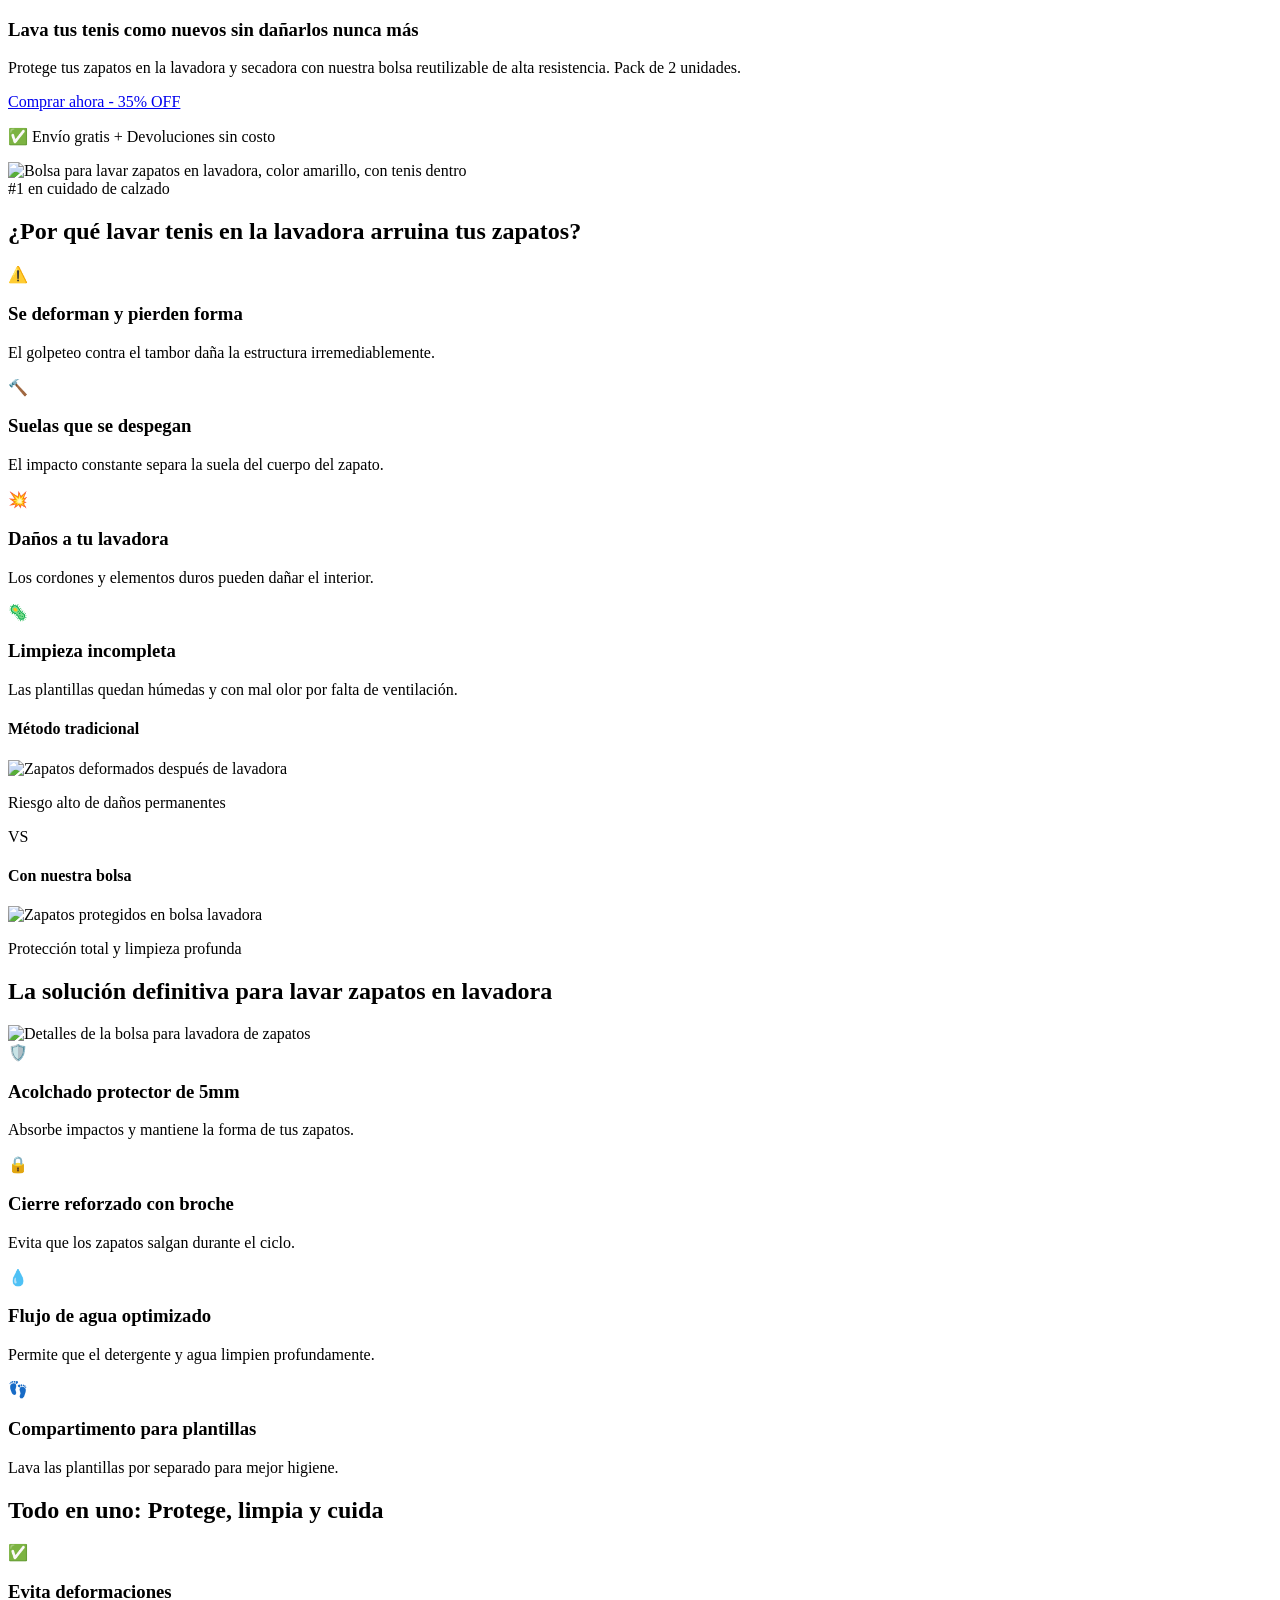
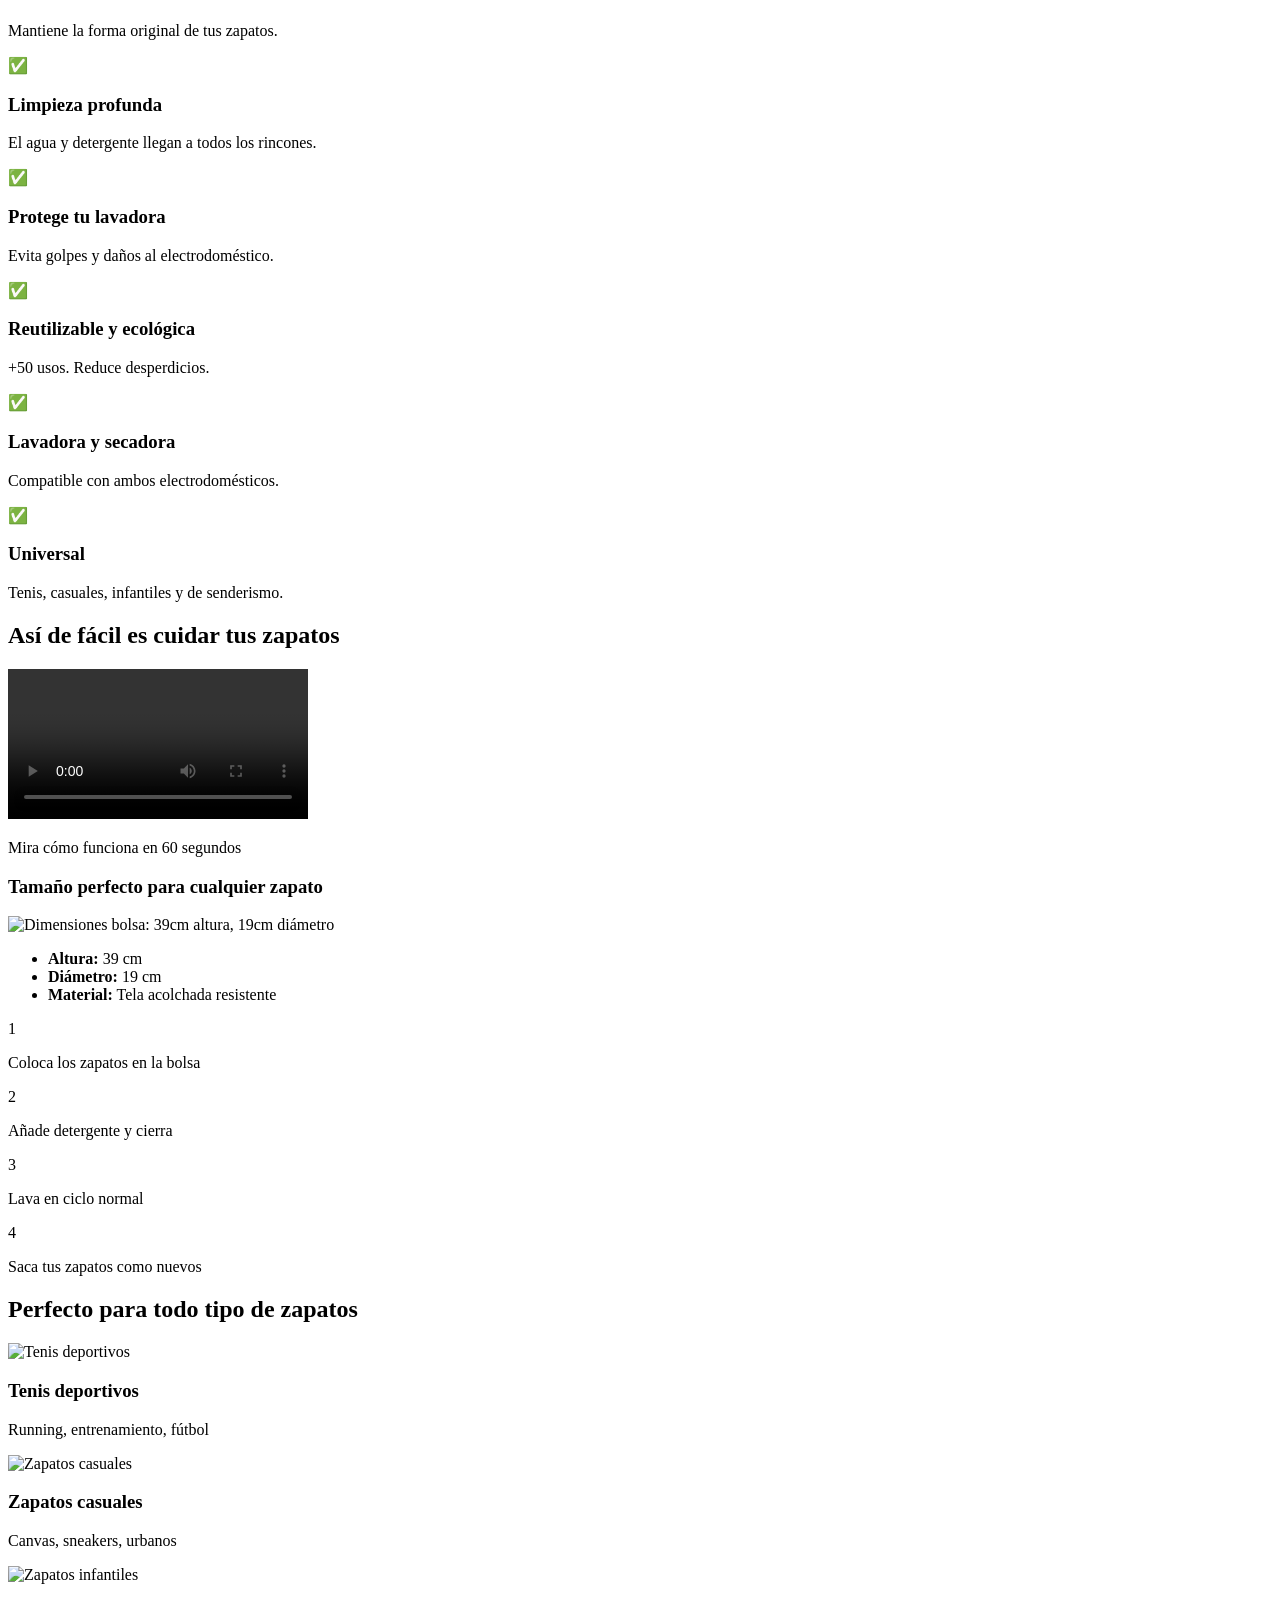
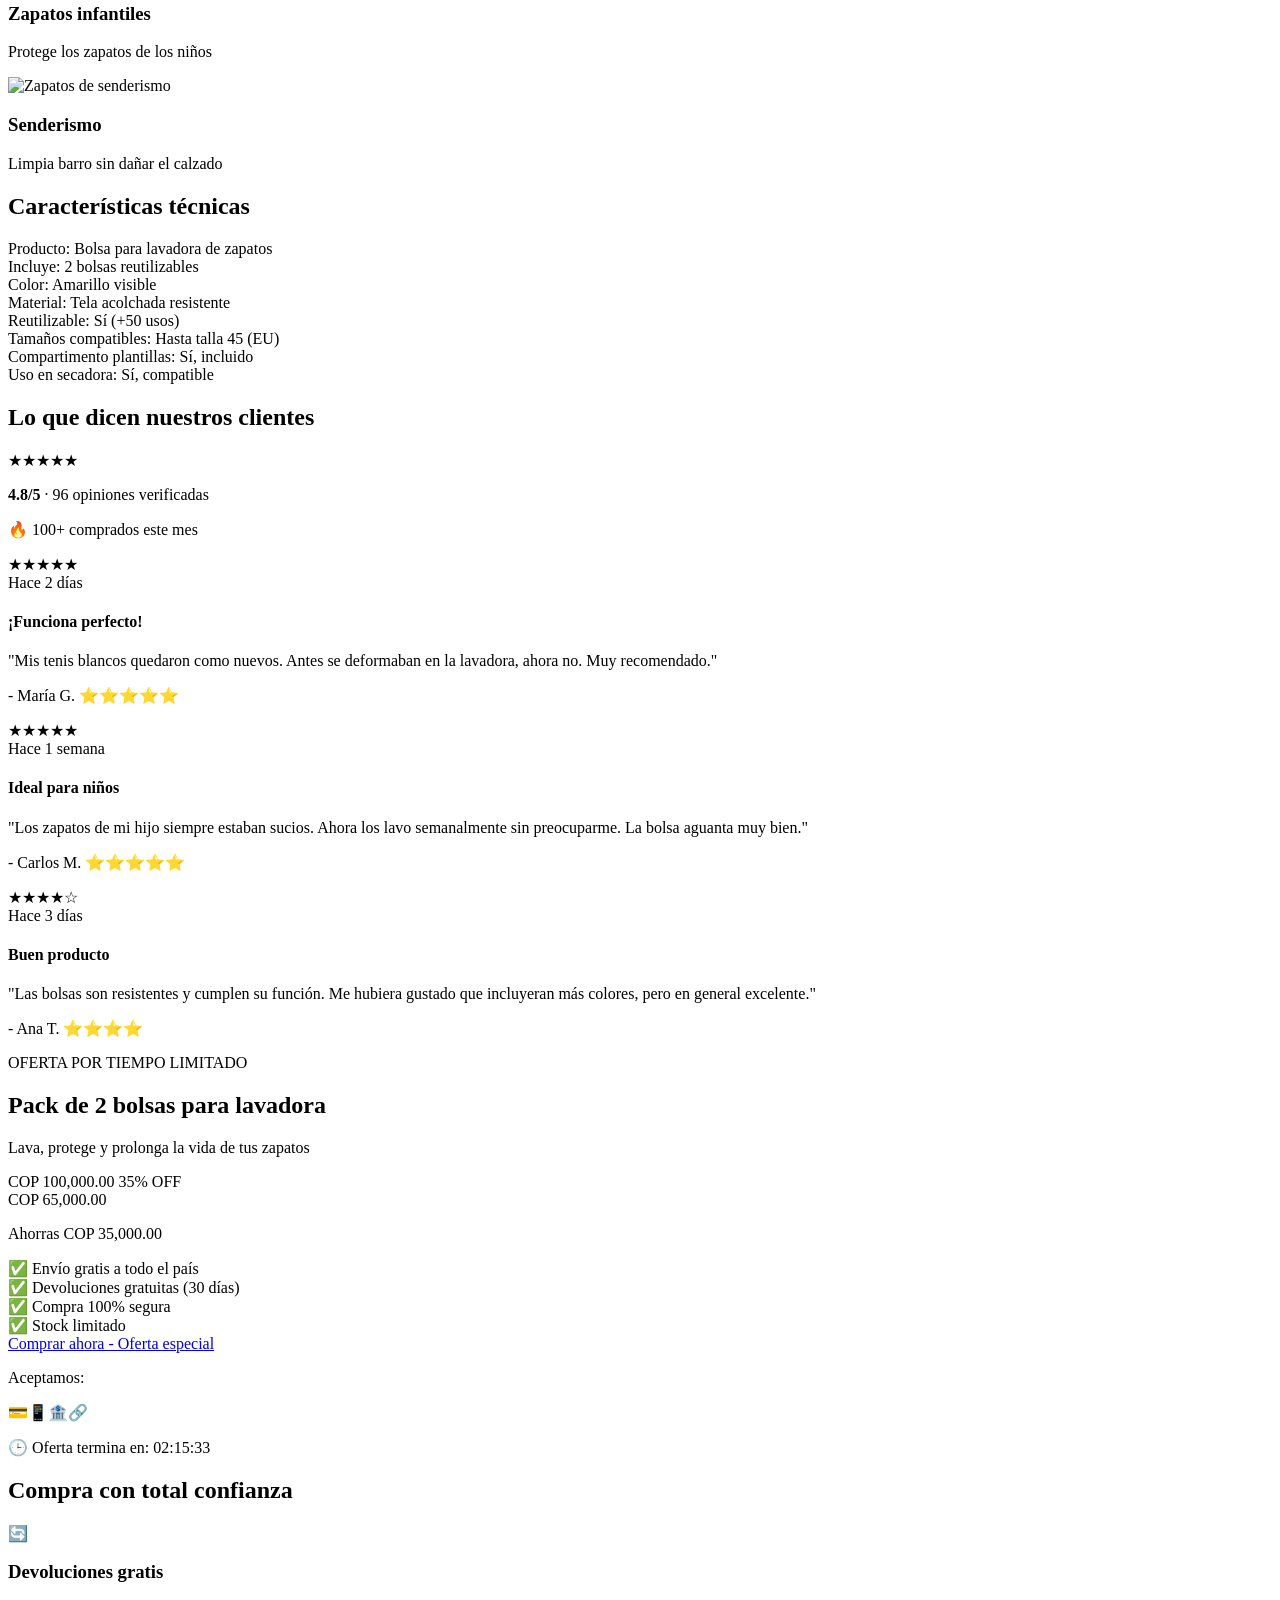
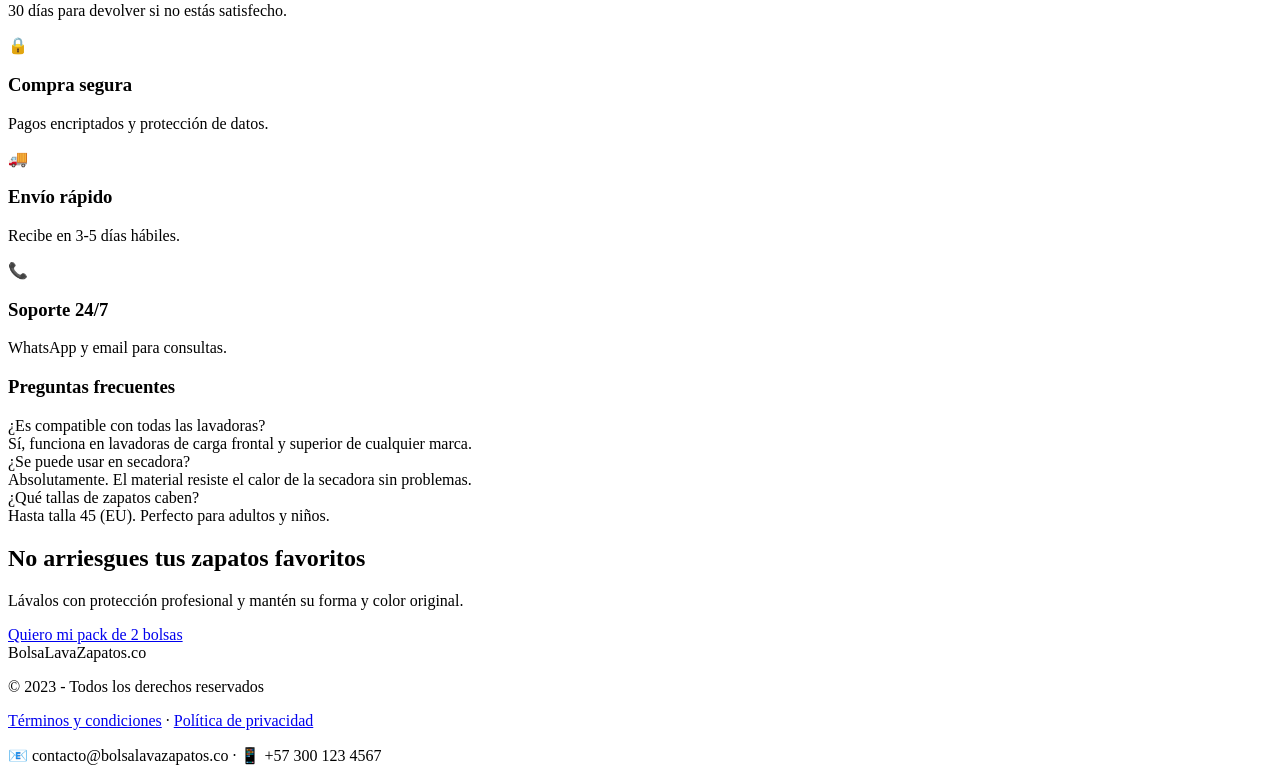
==== landing-page.html @ eab16dd5 "Add files via upload" ====
<!DOCTYPE html>
<html lang="es">
<head>
    <meta charset="UTF-8">
    <meta name="viewport" content="width=device-width, initial-scale=1.0">
    <title>ShoeSafe | Bolsa para Lavadora de Zapatos | Pack de 2 | Protege tus Tenis</title>
    <link rel="stylesheet" href="css/styles.css">
    <link rel="preconnect" href="https://fonts.googleapis.com">
    <link rel="preconnect" href="https://fonts.gstatic.com" crossorigin>
    <link href="https://fonts.googleapis.com/css2?family=Inter:wght@400;500;600;700&display=swap" rel="stylesheet">
    <!-- Agrega este código y luego los otros sections -->
</head>
<body>
    <!-- Pega aquí las secciones en orden -->
    
    <!-- HERO SECTION -->
    <section class="hero">
        <section class="hero">
    <div class="container">
        <div class="hero-content">
            <h1>Lava tus tenis como <span class="highlight">nuevos</span> sin dañarlos nunca más</h1>
            <p class="subtitle">Protege tus zapatos en la lavadora y secadora con nuestra bolsa reutilizable de alta resistencia. Pack de 2 unidades.</p>
            <a href="https://wa.me/573115477984?text=Hola%20%F0%9F%91%8B%2C%20me%20interesa%20comprar%20el%20pack%20de%202%20bolsas%20para%20lavadora%20de%20zapatos.%20Quisiera%20m%C3%A1s%20informaci%C3%B3n%20sobre%20el%20producto%20y%20el%20proceso%20de%20compra." target="_blank" class="cta-button">Comprar ahora - 35% OFF</a>
            <p class="envio-gratis">✅ Envío gratis + Devoluciones sin costo</p>
        </div>
        <div class="hero-image">
            <img src="img/hero-producto-amarillo.jpg.png" alt="Bolsa para lavar zapatos en lavadora, color amarillo, con tenis dentro" loading="eager">
            <div class="badge">#1 en cuidado de calzado</div>
        </div>
    </div>
</section>
    </section>
    
    <!-- PROBLEMA SECTION -->
    <section class="problema">
        <section class="problema">
    <div class="container">
        <h2>¿Por qué lavar tenis en la lavadora <span class="text-danger">arruina tus zapatos</span>?</h2>
        <div class="problema-grid">
            <div class="problema-item">
                <div class="icon">⚠️</div>
                <h3>Se deforman y pierden forma</h3>
                <p>El golpeteo contra el tambor daña la estructura irremediablemente.</p>
            </div>
            <div class="problema-item">
                <div class="icon">🔨</div>
                <h3>Suelas que se despegan</h3>
                <p>El impacto constante separa la suela del cuerpo del zapato.</p>
            </div>
            <div class="problema-item">
                <div class="icon">💥</div>
                <h3>Daños a tu lavadora</h3>
                <p>Los cordones y elementos duros pueden dañar el interior.</p>
            </div>
            <div class="problema-item">
                <div class="icon">🦠</div>
                <h3>Limpieza incompleta</h3>
                <p>Las plantillas quedan húmedas y con mal olor por falta de ventilación.</p>
            </div>
        </div>
        <div class="comparativa">
            <div class="antes">
                <h4>Método tradicional</h4>
                <img src="img/zapatos-danados.jpg" alt="Zapatos deformados después de lavadora">
                <p>Riesgo alto de daños permanentes</p>
            </div>
            <div class="vs">VS</div>
            <div class="despues">
                <h4>Con nuestra bolsa</h4>
                <img src="img/zapatos-protegidos.jpg" alt="Zapatos protegidos en bolsa lavadora">
                <p>Protección total y limpieza profunda</p>
            </div>
        </div>
    </div>
</section>
    </section>
    
    <!-- Continúa con todas las secciones... -->
    <section class="solucion">
    <div class="container">
        <h2>La solución <span class="highlight">definitiva</span> para lavar zapatos en lavadora</h2>
        <div class="solucion-content">
            <div class="solucion-image">
                <img src="img/bolsa-detalle.png" alt="Detalles de la bolsa para lavadora de zapatos">
            </div>
            <div class="solucion-features">
                <div class="feature">
                    <div class="feature-icon">🛡️</div>
                    <div class="feature-text">
                        <h3>Acolchado protector de 5mm</h3>
                        <p>Absorbe impactos y mantiene la forma de tus zapatos.</p>
                    </div>
                </div>
                <div class="feature">
                    <div class="feature-icon">🔒</div>
                    <div class="feature-text">
                        <h3>Cierre reforzado con broche</h3>
                        <p>Evita que los zapatos salgan durante el ciclo.</p>
                    </div>
                </div>
                <div class="feature">
                    <div class="feature-icon">💧</div>
                    <div class="feature-text">
                        <h3>Flujo de agua optimizado</h3>
                        <p>Permite que el detergente y agua limpien profundamente.</p>
                    </div>
                </div>
                <div class="feature">
                    <div class="feature-icon">👣</div>
                    <div class="feature-text">
                        <h3>Compartimento para plantillas</h3>
                        <p>Lava las plantillas por separado para mejor higiene.</p>
                    </div>
                </div>
            </div>
        </div>
    </div>
</section>
<section class="beneficios">
    <div class="container">
        <h2>Todo en uno: <span class="highlight">Protege, limpia y cuida</span></h2>
        <div class="beneficios-grid">
            <div class="beneficio-card">
                <div class="check">✅</div>
                <h3>Evita deformaciones</h3>
                <p>Mantiene la forma original de tus zapatos.</p>
            </div>
            <div class="beneficio-card">
                <div class="check">✅</div>
                <h3>Limpieza profunda</h3>
                <p>El agua y detergente llegan a todos los rincones.</p>
            </div>
            <div class="beneficio-card">
                <div class="check">✅</div>
                <h3>Protege tu lavadora</h3>
                <p>Evita golpes y daños al electrodoméstico.</p>
            </div>
            <div class="beneficio-card">
                <div class="check">✅</div>
                <h3>Reutilizable y ecológica</h3>
                <p>+50 usos. Reduce desperdicios.</p>
            </div>
            <div class="beneficio-card">
                <div class="check">✅</div>
                <h3>Lavadora y secadora</h3>
                <p>Compatible con ambos electrodomésticos.</p>
            </div>
            <div class="beneficio-card">
                <div class="check">✅</div>
                <h3>Universal</h3>
                <p>Tenis, casuales, infantiles y de senderismo.</p>
            </div>
        </div>
    </div>
</section>
<section class="galeria">
    <div class="container">
        <h2>Así de fácil es cuidar tus zapatos</h2>
        <div class="galeria-content">
            <div class="video-demo">
    <video class="video-thumb" controls>
        <source src="img/video-thumbnail.mp4" type="video/mp4">
        Tu navegador no soporta videos HTML5.
    </video>
    <p class="video-caption">Mira cómo funciona en 60 segundos</p>
</div>
            <div class="dimensiones">
                <h3>Tamaño perfecto para cualquier zapato</h3>
                <img src="img/dimensiones.png" alt="Dimensiones bolsa: 39cm altura, 19cm diámetro">
                <ul>
                    <li><strong>Altura:</strong> 39 cm</li>
                    <li><strong>Diámetro:</strong> 19 cm</li>
                    <li><strong>Material:</strong> Tela acolchada resistente</li>
                </ul>
            </div>
        </div>
        <div class="pasos">
            <div class="paso">
                <div class="paso-num">1</div>
                <p>Coloca los zapatos en la bolsa</p>
            </div>
            <div class="paso">
                <div class="paso-num">2</div>
                <p>Añade detergente y cierra</p>
            </div>
            <div class="paso">
                <div class="paso-num">3</div>
                <p>Lava en ciclo normal</p>
            </div>
            <div class="paso">
                <div class="paso-num">4</div>
                <p>Saca tus zapatos como nuevos</p>
            </div>
        </div>
    </div>
</section>
<section class="publico">
    <div class="container">
        <h2>Perfecto para <span class="highlight">todo tipo de zapatos</span></h2>
        <div class="cards-grid">
            <div class="card-publico">
                <img src="img/tenis-deportivos.jpg" alt="Tenis deportivos">
                <h3>Tenis deportivos</h3>
                <p>Running, entrenamiento, fútbol</p>
            </div>
            <div class="card-publico">
                <img src="img/zapatos-casuales.jpg" alt="Zapatos casuales">
                <h3>Zapatos casuales</h3>
                <p>Canvas, sneakers, urbanos</p>
            </div>
            <div class="card-publico">
                <img src="img/zapatos-infantiles.webp" alt="Zapatos infantiles">
                <h3>Zapatos infantiles</h3>
                <p>Protege los zapatos de los niños</p>
            </div>
            <div class="card-publico">
                <img src="img/senderismo.webp" alt="Zapatos de senderismo">
                <h3>Senderismo</h3>
                <p>Limpia barro sin dañar el calzado</p>
            </div>
        </div>
    </div>
</section>
<section class="especificaciones">
    <div class="container">
        <h2>Características <span class="highlight">técnicas</span></h2>
        <div class="specs-grid">
            <div class="spec-item">
                <span class="spec-label">Producto:</span>
                <span class="spec-value">Bolsa para lavadora de zapatos</span>
            </div>
            <div class="spec-item">
                <span class="spec-label">Incluye:</span>
                <span class="spec-value">2 bolsas reutilizables</span>
            </div>
            <div class="spec-item">
                <span class="spec-label">Color:</span>
                <span class="spec-value">Amarillo visible</span>
            </div>
            <div class="spec-item">
                <span class="spec-label">Material:</span>
                <span class="spec-value">Tela acolchada resistente</span>
            </div>
            <div class="spec-item">
                <span class="spec-label">Reutilizable:</span>
                <span class="spec-value">Sí (+50 usos)</span>
            </div>
            <div class="spec-item">
                <span class="spec-label">Tamaños compatibles:</span>
                <span class="spec-value">Hasta talla 45 (EU)</span>
            </div>
            <div class="spec-item">
                <span class="spec-label">Compartimento plantillas:</span>
                <span class="spec-value">Sí, incluido</span>
            </div>
            <div class="spec-item">
                <span class="spec-label">Uso en secadora:</span>
                <span class="spec-value">Sí, compatible</span>
            </div>
        </div>
    </div>
</section>
<section class="reseñas">
    <div class="container">
        <h2>Lo que dicen nuestros <span class="highlight">clientes</span></h2>
        <div class="rating-overall">
            <div class="stars">★★★★★</div>
            <p><strong>4.8/5</strong> · 96 opiniones verificadas</p>
            <p class="compras-recientes">🔥 100+ comprados este mes</p>
        </div>
        <div class="reseñas-grid">
            <div class="reseña-card">
                <div class="reseña-header">
                    <div class="stars">★★★★★</div>
                    <span class="fecha">Hace 2 días</span>
                </div>
                <h4>¡Funciona perfecto!</h4>
                <p>"Mis tenis blancos quedaron como nuevos. Antes se deformaban en la lavadora, ahora no. Muy recomendado."</p>
                <p class="autor">- María G. ⭐⭐⭐⭐⭐</p>
            </div>
            <div class="reseña-card">
                <div class="reseña-header">
                    <div class="stars">★★★★★</div>
                    <span class="fecha">Hace 1 semana</span>
                </div>
                <h4>Ideal para niños</h4>
                <p>"Los zapatos de mi hijo siempre estaban sucios. Ahora los lavo semanalmente sin preocuparme. La bolsa aguanta muy bien."</p>
                <p class="autor">- Carlos M. ⭐⭐⭐⭐⭐</p>
            </div>
            <div class="reseña-card">
                <div class="reseña-header">
                    <div class="stars">★★★★☆</div>
                    <span class="fecha">Hace 3 días</span>
                </div>
                <h4>Buen producto</h4>
                <p>"Las bolsas son resistentes y cumplen su función. Me hubiera gustado que incluyeran más colores, pero en general excelente."</p>
                <p class="autor">- Ana T. ⭐⭐⭐⭐</p>
            </div>
        </div>
    </div>
</section>
<section class="oferta" id="compra">
    <div class="container">
        <div class="oferta-content">
            <div class="oferta-header">
                <span class="badge-oferta">OFERTA POR TIEMPO LIMITADO</span>
                <h2>Pack de 2 bolsas para lavadora</h2>
                <p class="subtitle">Lava, protege y prolonga la vida de tus zapatos</p>
            </div>
            
            <div class="precio-container">
                <div class="precio-antiguo">
                    <span class="tachado">COP 100,000.00</span>
                    <span class="descuento">35% OFF</span>
                </div>
                <div class="precio-actual">
                    <span class="moneda">COP</span>
                    <span class="monto">65,000.00</span>
                </div>
                <p class="ahorro">Ahorras COP 35,000.00</p>
            </div>
            
            <div class="beneficios-oferta">
                <div class="beneficio">✅ Envío gratis a todo el país</div>
                <div class="beneficio">✅ Devoluciones gratuitas (30 días)</div>
                <div class="beneficio">✅ Compra 100% segura</div>
                <div class="beneficio">✅ Stock limitado</div>
            </div>
            
            <a href="https://wa.me/573115477984?text=Hola%20%F0%9F%91%8B%2C%20me%20interesa%20comprar%20el%20pack%20de%202%20bolsas%20para%20lavadora%20de%20zapatos.%20Quisiera%20m%C3%A1s%20informaci%C3%B3n%20sobre%20el%20producto%20y%20el%20proceso%20de%20compra." target="_blank" class="cta-button grande">Comprar ahora - Oferta especial</a>
            
            <div class="metodos-pago">
                <p>Aceptamos:</p>
                <div class="logos-pago">
                    <span>💳</span><span>📱</span><span>🏦</span><span>🔗</span>
                </div>
            </div>
            
            <div class="contador">
                <p>🕒 Oferta termina en: <span id="contador">02:15:33</span></p>
            </div>
        </div>
    </div>
</section>
<section class="garantia">
    <div class="container">
        <h2>Compra con <span class="highlight">total confianza</span></h2>
        <div class="garantia-grid">
            <div class="garantia-card">
                <div class="garantia-icon">🔄</div>
                <h3>Devoluciones gratis</h3>
                <p>30 días para devolver si no estás satisfecho.</p>
            </div>
            <div class="garantia-card">
                <div class="garantia-icon">🔒</div>
                <h3>Compra segura</h3>
                <p>Pagos encriptados y protección de datos.</p>
            </div>
            <div class="garantia-card">
                <div class="garantia-icon">🚚</div>
                <h3>Envío rápido</h3>
                <p>Recibe en 3-5 días hábiles.</p>
            </div>
            <div class="garantia-card">
                <div class="garantia-icon">📞</div>
                <h3>Soporte 24/7</h3>
                <p>WhatsApp y email para consultas.</p>
            </div>
        </div>
        
        <div class="faq">
            <h3>Preguntas frecuentes</h3>
            <div class="faq-item">
                <div class="faq-pregunta">¿Es compatible con todas las lavadoras?</div>
                <div class="faq-respuesta">Sí, funciona en lavadoras de carga frontal y superior de cualquier marca.</div>
            </div>
            <div class="faq-item">
                <div class="faq-pregunta">¿Se puede usar en secadora?</div>
                <div class="faq-respuesta">Absolutamente. El material resiste el calor de la secadora sin problemas.</div>
            </div>
            <div class="faq-item">
                <div class="faq-pregunta">¿Qué tallas de zapatos caben?</div>
                <div class="faq-respuesta">Hasta talla 45 (EU). Perfecto para adultos y niños.</div>
            </div>
        </div>
    </div>
</section>
<footer>
    <div class="container">
        <div class="footer-cta">
            <h2>No arriesgues tus zapatos favoritos</h2>
            <p>Lávalos con protección profesional y mantén su forma y color original.</p>
            <a href="https://wa.me/573115477984?text=Hola%20%F0%9F%91%8B%2C%20me%20interesa%20comprar%20el%20pack%20de%202%20bolsas%20para%20lavadora%20de%20zapatos.%20Quisiera%20m%C3%A1s%20informaci%C3%B3n%20sobre%20el%20producto%20y%20el%20proceso%20de%20compra." target="_blank" class="cta-button">Quiero mi pack de 2 bolsas</a>
        </div>
        
        <div class="footer-info">
            <div class="logo">BolsaLavaZapatos<span>.co</span></div>
            <p>© 2023 - Todos los derechos reservados</p>
            <p><a href="#">Términos y condiciones</a> · <a href="#">Política de privacidad</a></p>
            <p class="contacto">📧 contacto@bolsalavazapatos.co · 📱 +57 300 123 4567</p>
        </div>
    </div>
</footer>
    <script src="js/script.js"></script>
</body>
</html>
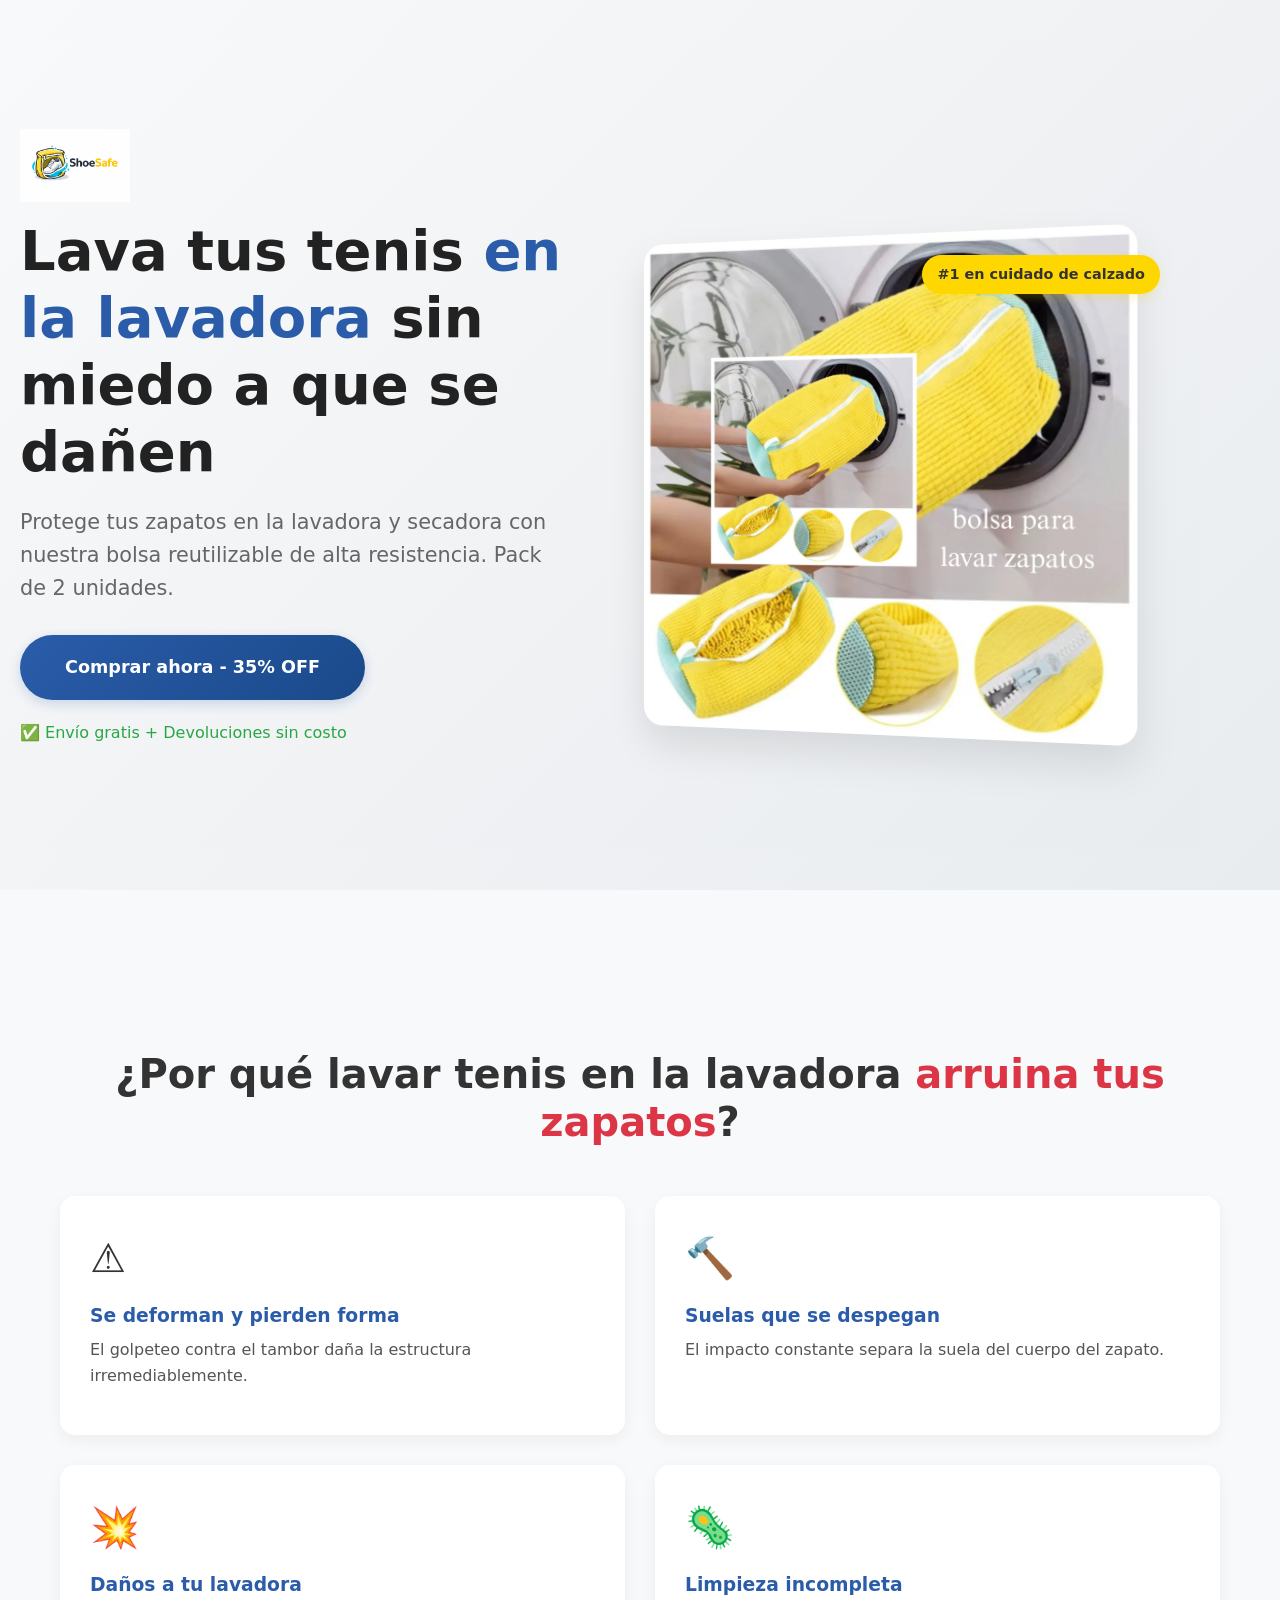
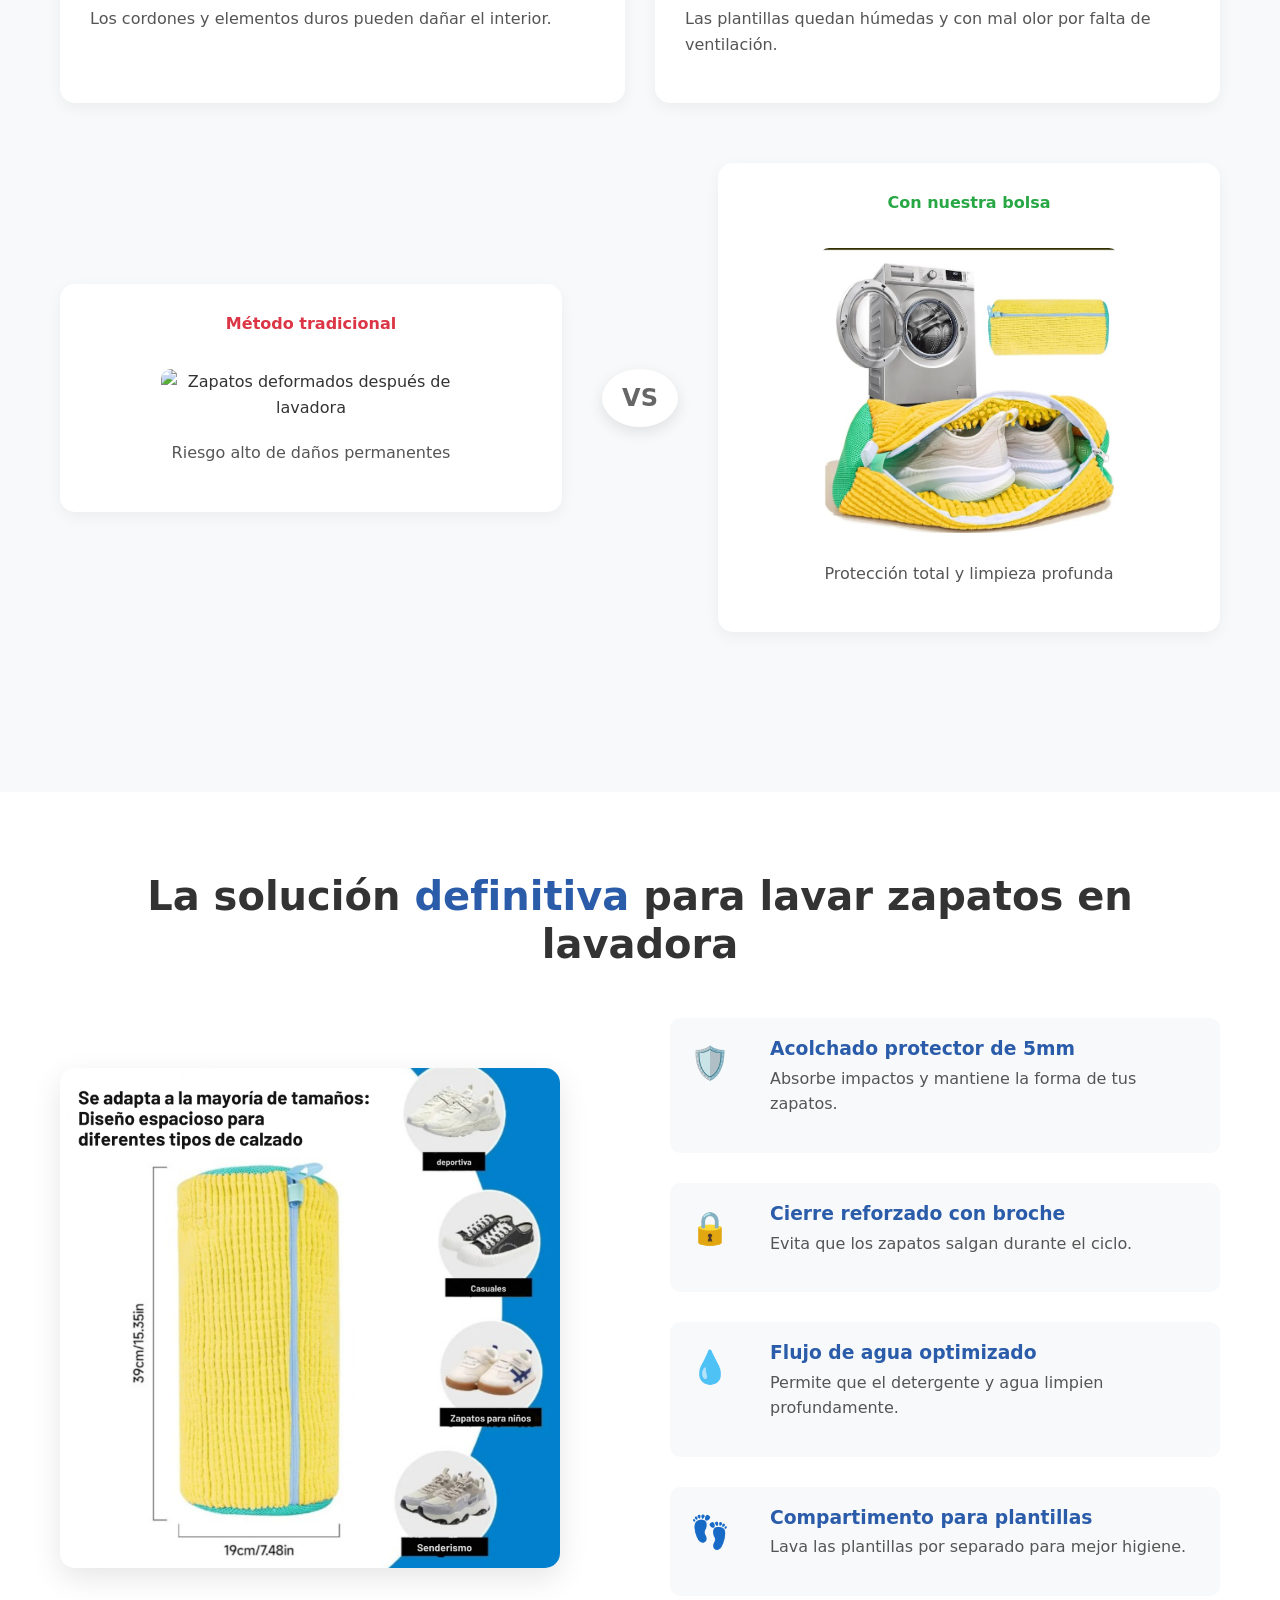
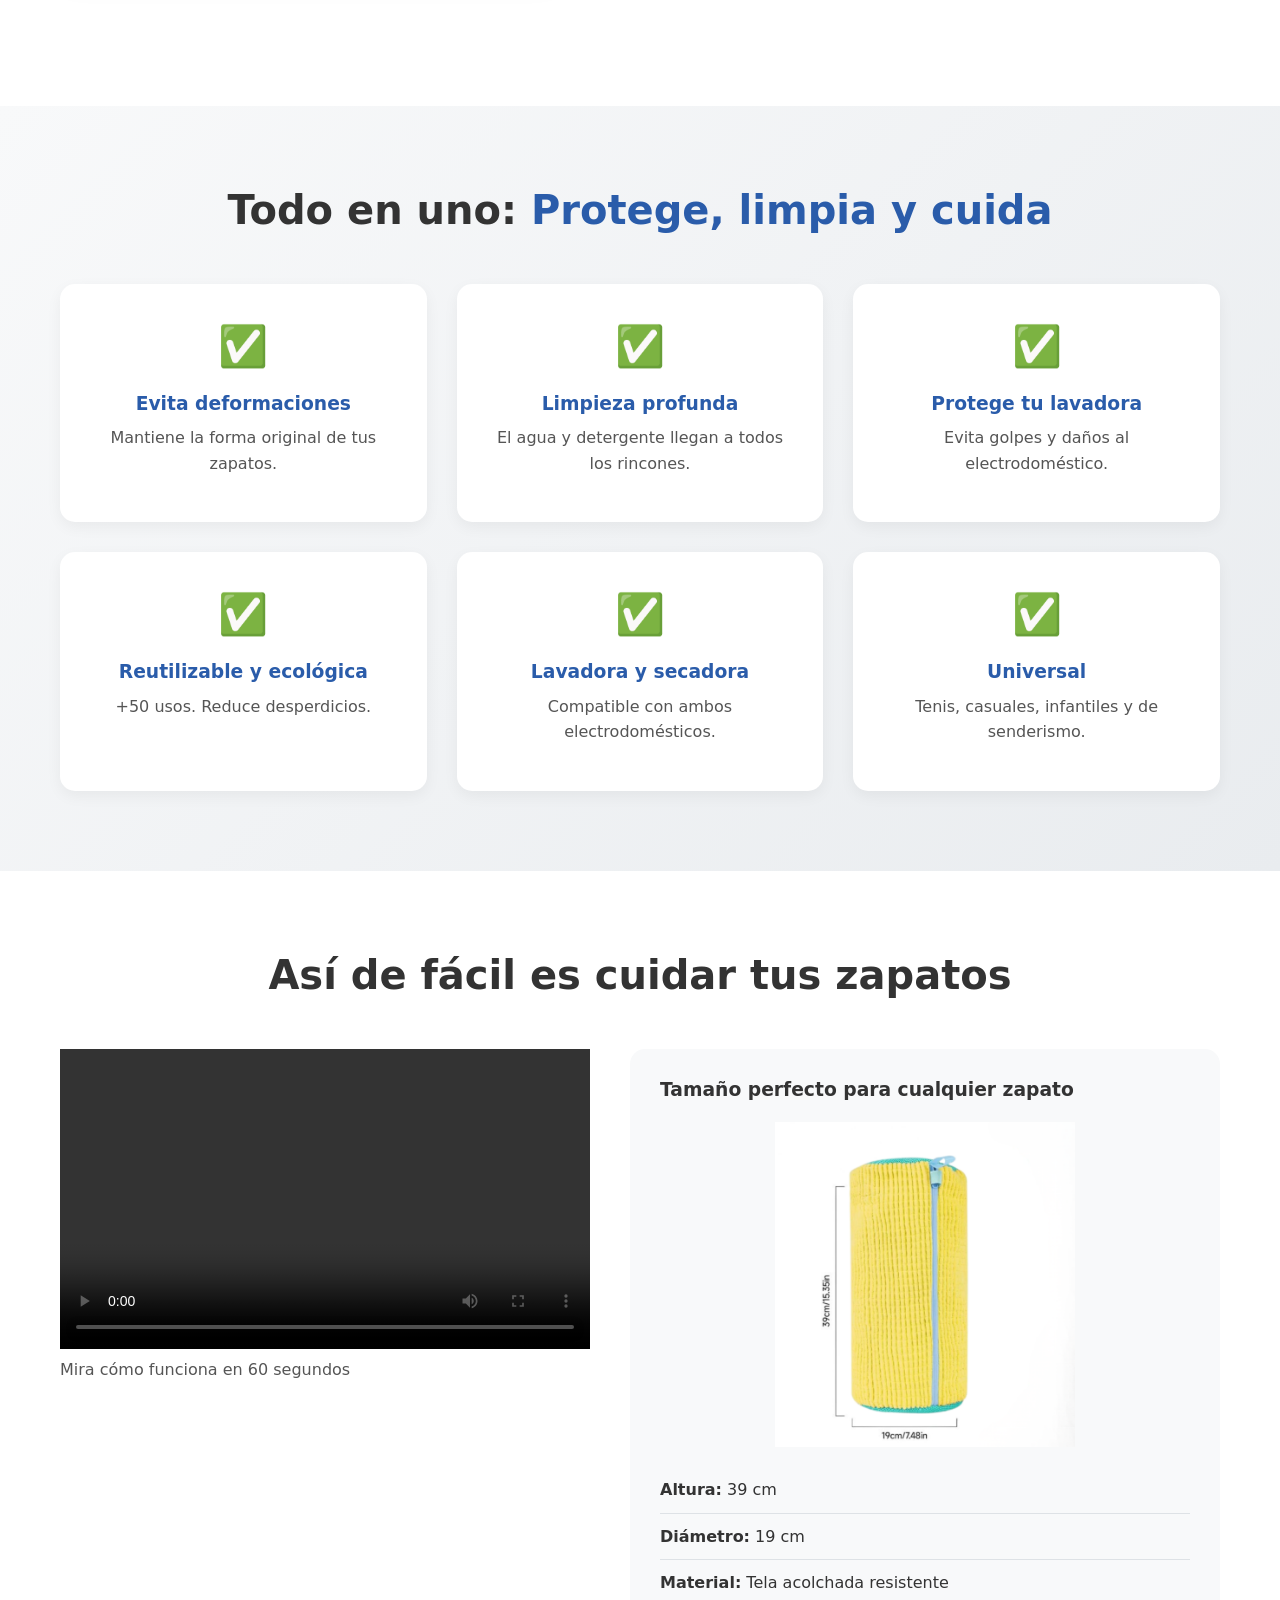
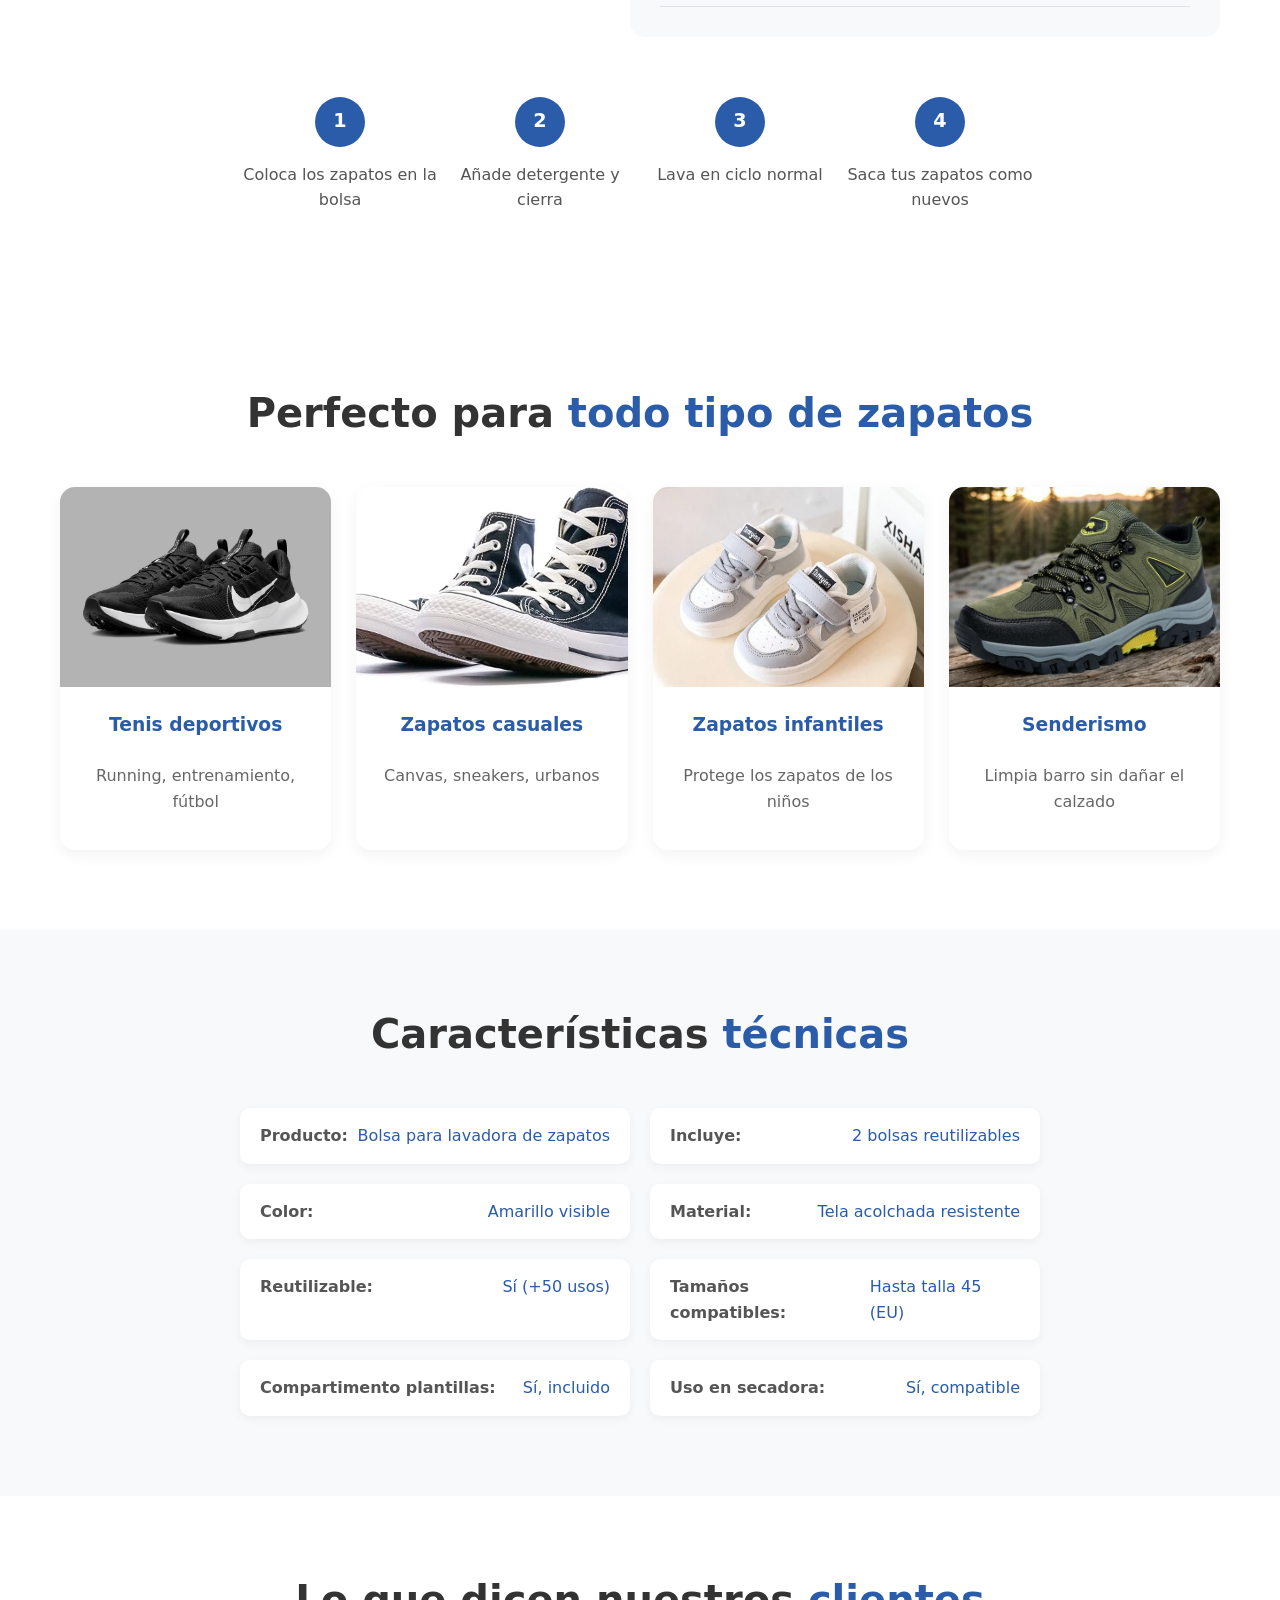
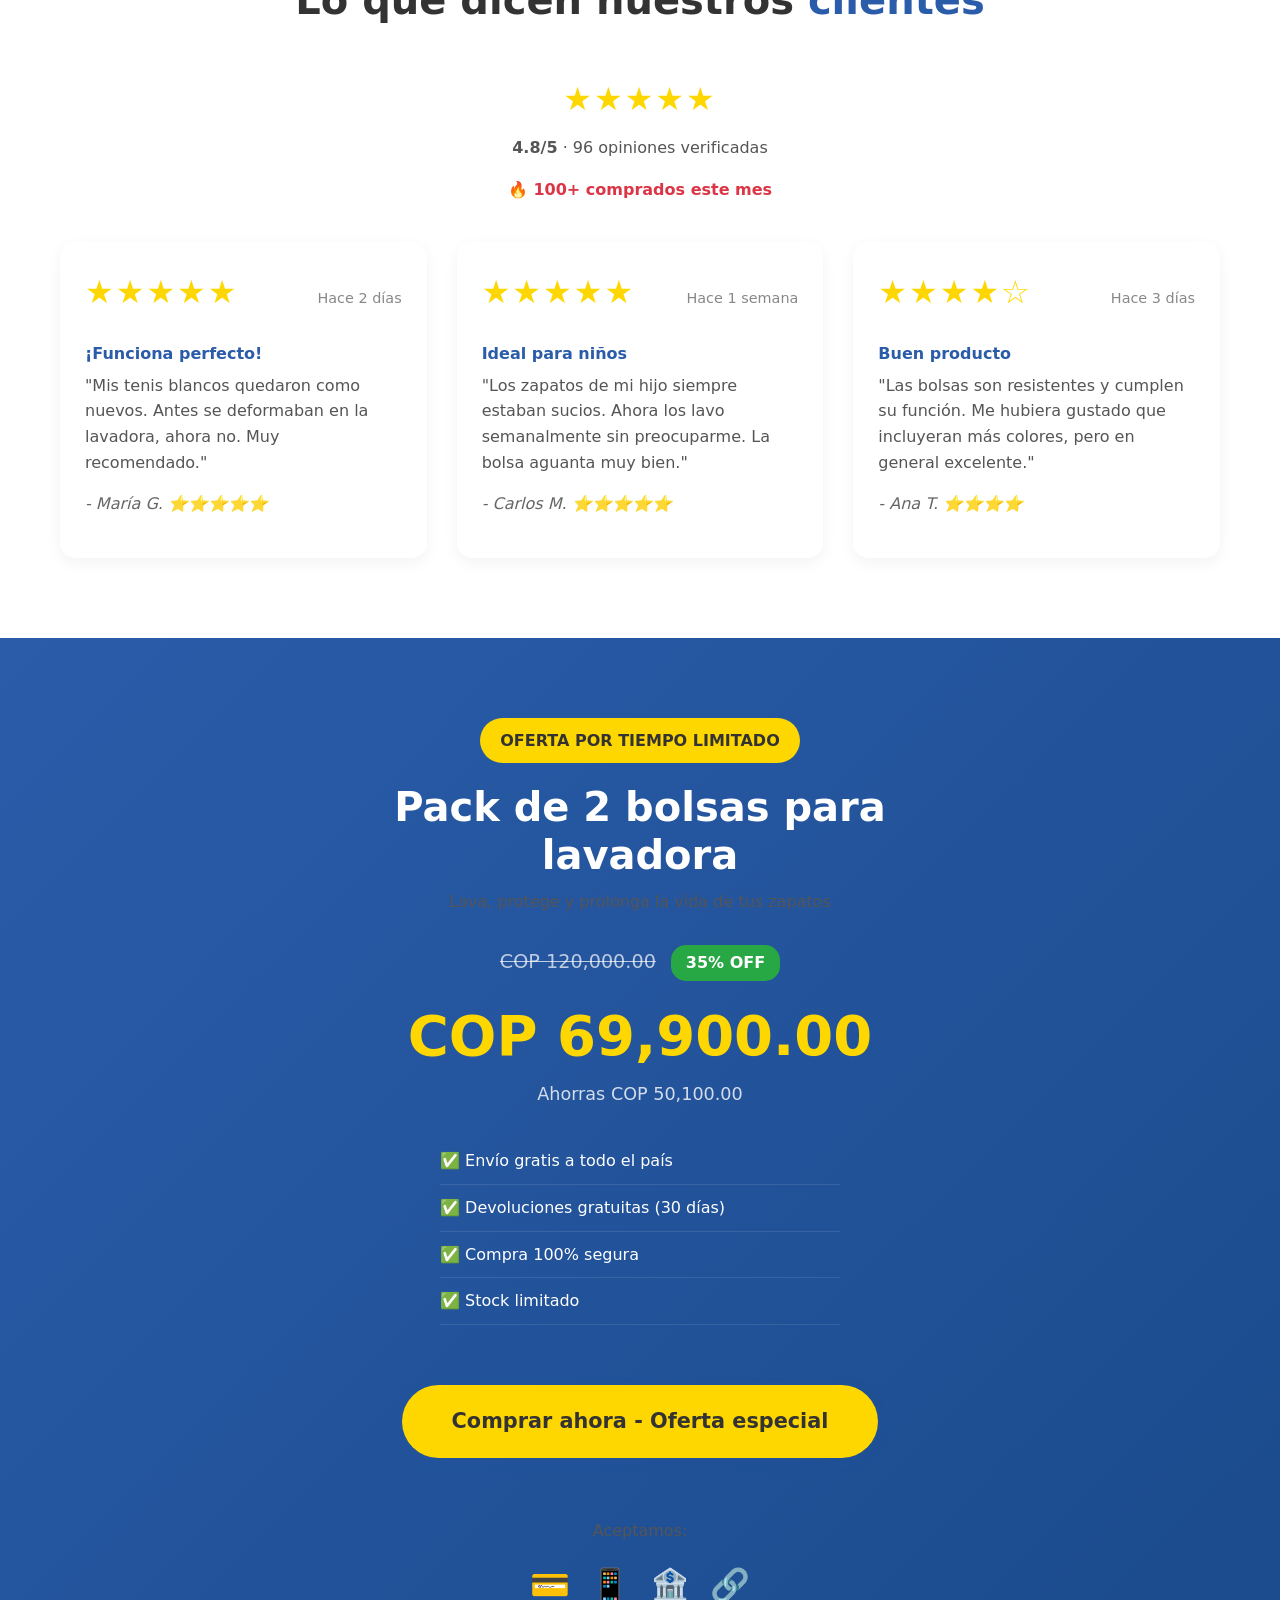
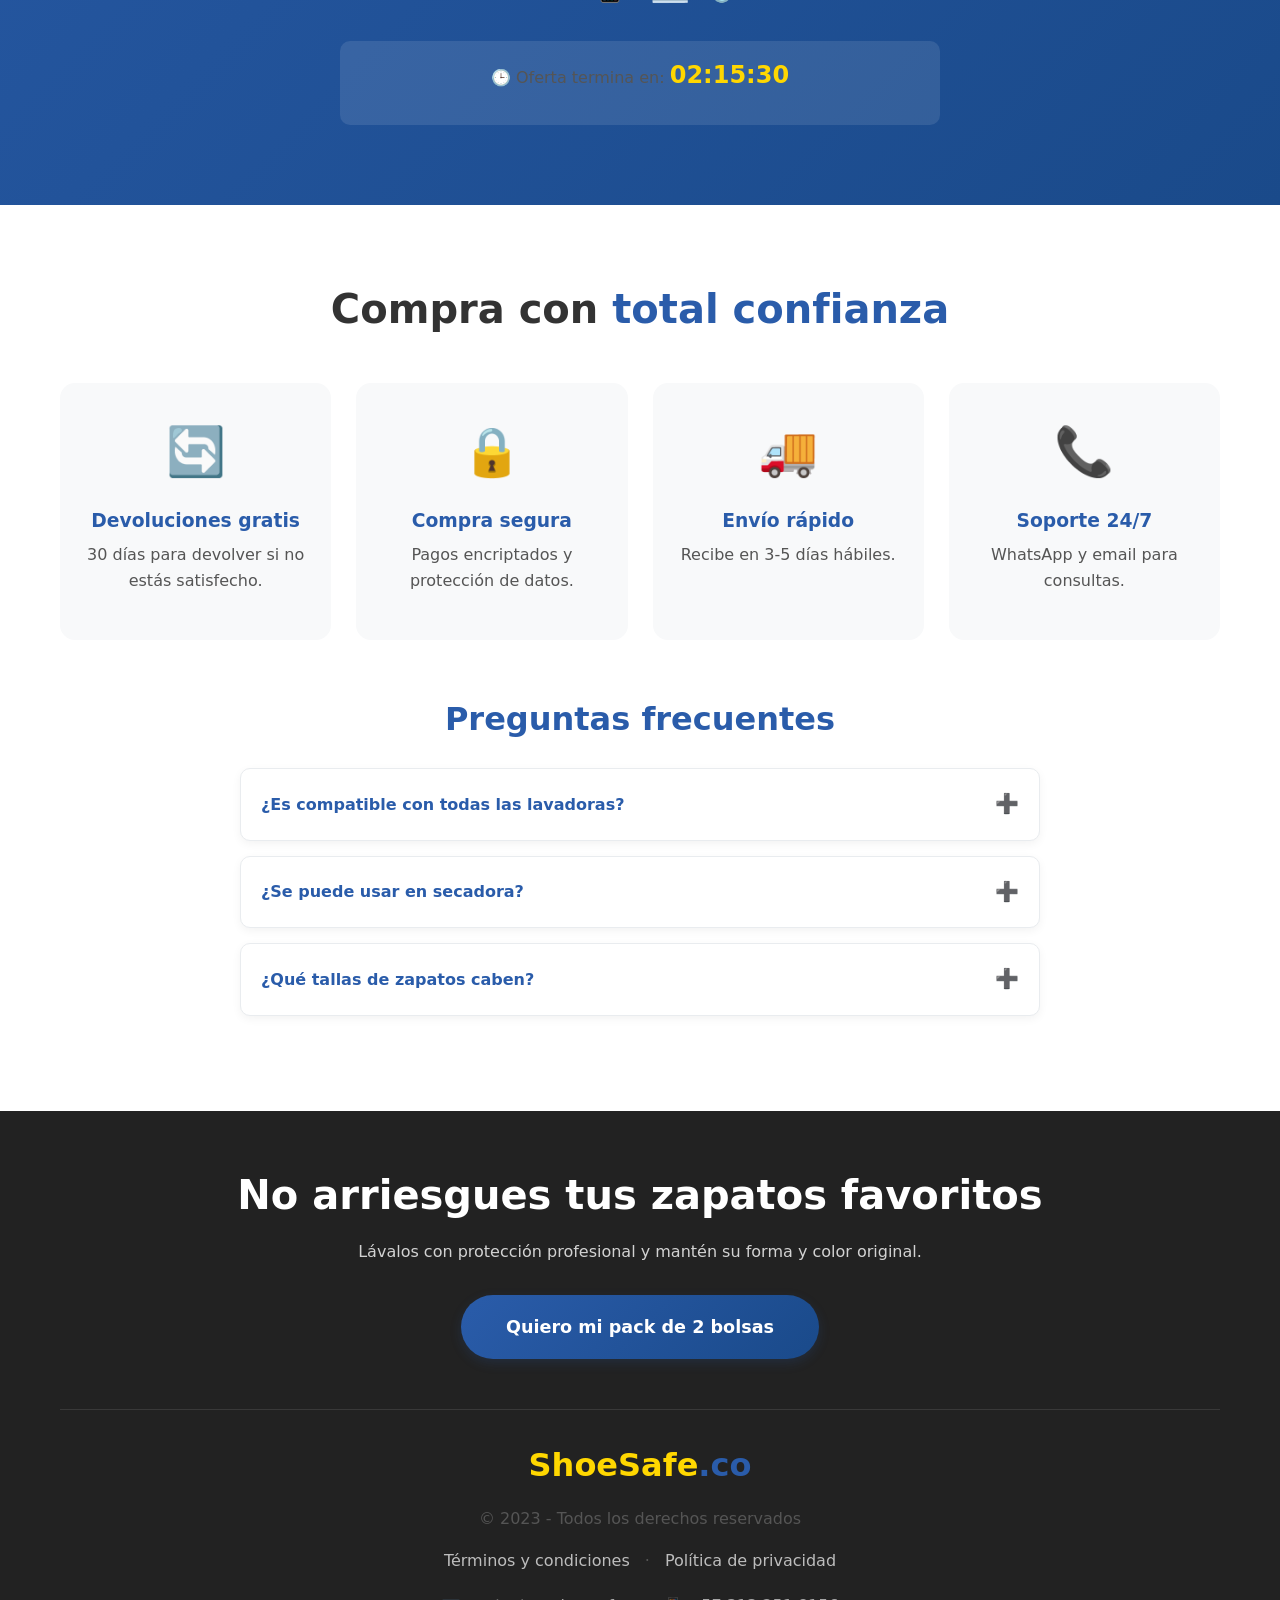
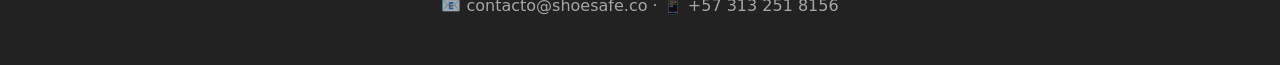
==== commit 2e133628: "Actualizar número de WhatsApp a 3132518156" ====
--- a/landing-page.html
+++ b/landing-page.html
@@ -1,406 +1,409 @@
-<!DOCTYPE html>
-<html lang="es">
-<head>
-    <meta charset="UTF-8">
-    <meta name="viewport" content="width=device-width, initial-scale=1.0">
-    <title>ShoeSafe | Bolsa para Lavadora de Zapatos | Pack de 2 | Protege tus Tenis</title>
-    <link rel="stylesheet" href="css/styles.css">
-    <link rel="preconnect" href="https://fonts.googleapis.com">
-    <link rel="preconnect" href="https://fonts.gstatic.com" crossorigin>
-    <link href="https://fonts.googleapis.com/css2?family=Inter:wght@400;500;600;700&display=swap" rel="stylesheet">
-    <!-- Agrega este código y luego los otros sections -->
-</head>
-<body>
-    <!-- Pega aquí las secciones en orden -->
-    
-    <!-- HERO SECTION -->
-    <section class="hero">
-        <section class="hero">
-    <div class="container">
-        <div class="hero-content">
-            <h1>Lava tus tenis como <span class="highlight">nuevos</span> sin dañarlos nunca más</h1>
-            <p class="subtitle">Protege tus zapatos en la lavadora y secadora con nuestra bolsa reutilizable de alta resistencia. Pack de 2 unidades.</p>
-            <a href="https://wa.me/573115477984?text=Hola%20%F0%9F%91%8B%2C%20me%20interesa%20comprar%20el%20pack%20de%202%20bolsas%20para%20lavadora%20de%20zapatos.%20Quisiera%20m%C3%A1s%20informaci%C3%B3n%20sobre%20el%20producto%20y%20el%20proceso%20de%20compra." target="_blank" class="cta-button">Comprar ahora - 35% OFF</a>
-            <p class="envio-gratis">✅ Envío gratis + Devoluciones sin costo</p>
-        </div>
-        <div class="hero-image">
-            <img src="img/hero-producto-amarillo.jpg.png" alt="Bolsa para lavar zapatos en lavadora, color amarillo, con tenis dentro" loading="eager">
-            <div class="badge">#1 en cuidado de calzado</div>
-        </div>
-    </div>
-</section>
-    </section>
-    
-    <!-- PROBLEMA SECTION -->
-    <section class="problema">
-        <section class="problema">
-    <div class="container">
-        <h2>¿Por qué lavar tenis en la lavadora <span class="text-danger">arruina tus zapatos</span>?</h2>
-        <div class="problema-grid">
-            <div class="problema-item">
-                <div class="icon">⚠️</div>
-                <h3>Se deforman y pierden forma</h3>
-                <p>El golpeteo contra el tambor daña la estructura irremediablemente.</p>
-            </div>
-            <div class="problema-item">
-                <div class="icon">🔨</div>
-                <h3>Suelas que se despegan</h3>
-                <p>El impacto constante separa la suela del cuerpo del zapato.</p>
-            </div>
-            <div class="problema-item">
-                <div class="icon">💥</div>
-                <h3>Daños a tu lavadora</h3>
-                <p>Los cordones y elementos duros pueden dañar el interior.</p>
-            </div>
-            <div class="problema-item">
-                <div class="icon">🦠</div>
-                <h3>Limpieza incompleta</h3>
-                <p>Las plantillas quedan húmedas y con mal olor por falta de ventilación.</p>
-            </div>
-        </div>
-        <div class="comparativa">
-            <div class="antes">
-                <h4>Método tradicional</h4>
-                <img src="img/zapatos-danados.jpg" alt="Zapatos deformados después de lavadora">
-                <p>Riesgo alto de daños permanentes</p>
-            </div>
-            <div class="vs">VS</div>
-            <div class="despues">
-                <h4>Con nuestra bolsa</h4>
-                <img src="img/zapatos-protegidos.jpg" alt="Zapatos protegidos en bolsa lavadora">
-                <p>Protección total y limpieza profunda</p>
-            </div>
-        </div>
-    </div>
-</section>
-    </section>
-    
-    <!-- Continúa con todas las secciones... -->
-    <section class="solucion">
-    <div class="container">
-        <h2>La solución <span class="highlight">definitiva</span> para lavar zapatos en lavadora</h2>
-        <div class="solucion-content">
-            <div class="solucion-image">
-                <img src="img/bolsa-detalle.png" alt="Detalles de la bolsa para lavadora de zapatos">
-            </div>
-            <div class="solucion-features">
-                <div class="feature">
-                    <div class="feature-icon">🛡️</div>
-                    <div class="feature-text">
-                        <h3>Acolchado protector de 5mm</h3>
-                        <p>Absorbe impactos y mantiene la forma de tus zapatos.</p>
-                    </div>
-                </div>
-                <div class="feature">
-                    <div class="feature-icon">🔒</div>
-                    <div class="feature-text">
-                        <h3>Cierre reforzado con broche</h3>
-                        <p>Evita que los zapatos salgan durante el ciclo.</p>
-                    </div>
-                </div>
-                <div class="feature">
-                    <div class="feature-icon">💧</div>
-                    <div class="feature-text">
-                        <h3>Flujo de agua optimizado</h3>
-                        <p>Permite que el detergente y agua limpien profundamente.</p>
-                    </div>
-                </div>
-                <div class="feature">
-                    <div class="feature-icon">👣</div>
-                    <div class="feature-text">
-                        <h3>Compartimento para plantillas</h3>
-                        <p>Lava las plantillas por separado para mejor higiene.</p>
-                    </div>
-                </div>
-            </div>
-        </div>
-    </div>
-</section>
-<section class="beneficios">
-    <div class="container">
-        <h2>Todo en uno: <span class="highlight">Protege, limpia y cuida</span></h2>
-        <div class="beneficios-grid">
-            <div class="beneficio-card">
-                <div class="check">✅</div>
-                <h3>Evita deformaciones</h3>
-                <p>Mantiene la forma original de tus zapatos.</p>
-            </div>
-            <div class="beneficio-card">
-                <div class="check">✅</div>
-                <h3>Limpieza profunda</h3>
-                <p>El agua y detergente llegan a todos los rincones.</p>
-            </div>
-            <div class="beneficio-card">
-                <div class="check">✅</div>
-                <h3>Protege tu lavadora</h3>
-                <p>Evita golpes y daños al electrodoméstico.</p>
-            </div>
-            <div class="beneficio-card">
-                <div class="check">✅</div>
-                <h3>Reutilizable y ecológica</h3>
-                <p>+50 usos. Reduce desperdicios.</p>
-            </div>
-            <div class="beneficio-card">
-                <div class="check">✅</div>
-                <h3>Lavadora y secadora</h3>
-                <p>Compatible con ambos electrodomésticos.</p>
-            </div>
-            <div class="beneficio-card">
-                <div class="check">✅</div>
-                <h3>Universal</h3>
-                <p>Tenis, casuales, infantiles y de senderismo.</p>
-            </div>
-        </div>
-    </div>
-</section>
-<section class="galeria">
-    <div class="container">
-        <h2>Así de fácil es cuidar tus zapatos</h2>
-        <div class="galeria-content">
-            <div class="video-demo">
-    <video class="video-thumb" controls>
-        <source src="img/video-thumbnail.mp4" type="video/mp4">
-        Tu navegador no soporta videos HTML5.
-    </video>
-    <p class="video-caption">Mira cómo funciona en 60 segundos</p>
-</div>
-            <div class="dimensiones">
-                <h3>Tamaño perfecto para cualquier zapato</h3>
-                <img src="img/dimensiones.png" alt="Dimensiones bolsa: 39cm altura, 19cm diámetro">
-                <ul>
-                    <li><strong>Altura:</strong> 39 cm</li>
-                    <li><strong>Diámetro:</strong> 19 cm</li>
-                    <li><strong>Material:</strong> Tela acolchada resistente</li>
-                </ul>
-            </div>
-        </div>
-        <div class="pasos">
-            <div class="paso">
-                <div class="paso-num">1</div>
-                <p>Coloca los zapatos en la bolsa</p>
-            </div>
-            <div class="paso">
-                <div class="paso-num">2</div>
-                <p>Añade detergente y cierra</p>
-            </div>
-            <div class="paso">
-                <div class="paso-num">3</div>
-                <p>Lava en ciclo normal</p>
-            </div>
-            <div class="paso">
-                <div class="paso-num">4</div>
-                <p>Saca tus zapatos como nuevos</p>
-            </div>
-        </div>
-    </div>
-</section>
-<section class="publico">
-    <div class="container">
-        <h2>Perfecto para <span class="highlight">todo tipo de zapatos</span></h2>
-        <div class="cards-grid">
-            <div class="card-publico">
-                <img src="img/tenis-deportivos.jpg" alt="Tenis deportivos">
-                <h3>Tenis deportivos</h3>
-                <p>Running, entrenamiento, fútbol</p>
-            </div>
-            <div class="card-publico">
-                <img src="img/zapatos-casuales.jpg" alt="Zapatos casuales">
-                <h3>Zapatos casuales</h3>
-                <p>Canvas, sneakers, urbanos</p>
-            </div>
-            <div class="card-publico">
-                <img src="img/zapatos-infantiles.webp" alt="Zapatos infantiles">
-                <h3>Zapatos infantiles</h3>
-                <p>Protege los zapatos de los niños</p>
-            </div>
-            <div class="card-publico">
-                <img src="img/senderismo.webp" alt="Zapatos de senderismo">
-                <h3>Senderismo</h3>
-                <p>Limpia barro sin dañar el calzado</p>
-            </div>
-        </div>
-    </div>
-</section>
-<section class="especificaciones">
-    <div class="container">
-        <h2>Características <span class="highlight">técnicas</span></h2>
-        <div class="specs-grid">
-            <div class="spec-item">
-                <span class="spec-label">Producto:</span>
-                <span class="spec-value">Bolsa para lavadora de zapatos</span>
-            </div>
-            <div class="spec-item">
-                <span class="spec-label">Incluye:</span>
-                <span class="spec-value">2 bolsas reutilizables</span>
-            </div>
-            <div class="spec-item">
-                <span class="spec-label">Color:</span>
-                <span class="spec-value">Amarillo visible</span>
-            </div>
-            <div class="spec-item">
-                <span class="spec-label">Material:</span>
-                <span class="spec-value">Tela acolchada resistente</span>
-            </div>
-            <div class="spec-item">
-                <span class="spec-label">Reutilizable:</span>
-                <span class="spec-value">Sí (+50 usos)</span>
-            </div>
-            <div class="spec-item">
-                <span class="spec-label">Tamaños compatibles:</span>
-                <span class="spec-value">Hasta talla 45 (EU)</span>
-            </div>
-            <div class="spec-item">
-                <span class="spec-label">Compartimento plantillas:</span>
-                <span class="spec-value">Sí, incluido</span>
-            </div>
-            <div class="spec-item">
-                <span class="spec-label">Uso en secadora:</span>
-                <span class="spec-value">Sí, compatible</span>
-            </div>
-        </div>
-    </div>
-</section>
-<section class="reseñas">
-    <div class="container">
-        <h2>Lo que dicen nuestros <span class="highlight">clientes</span></h2>
-        <div class="rating-overall">
-            <div class="stars">★★★★★</div>
-            <p><strong>4.8/5</strong> · 96 opiniones verificadas</p>
-            <p class="compras-recientes">🔥 100+ comprados este mes</p>
-        </div>
-        <div class="reseñas-grid">
-            <div class="reseña-card">
-                <div class="reseña-header">
-                    <div class="stars">★★★★★</div>
-                    <span class="fecha">Hace 2 días</span>
-                </div>
-                <h4>¡Funciona perfecto!</h4>
-                <p>"Mis tenis blancos quedaron como nuevos. Antes se deformaban en la lavadora, ahora no. Muy recomendado."</p>
-                <p class="autor">- María G. ⭐⭐⭐⭐⭐</p>
-            </div>
-            <div class="reseña-card">
-                <div class="reseña-header">
-                    <div class="stars">★★★★★</div>
-                    <span class="fecha">Hace 1 semana</span>
-                </div>
-                <h4>Ideal para niños</h4>
-                <p>"Los zapatos de mi hijo siempre estaban sucios. Ahora los lavo semanalmente sin preocuparme. La bolsa aguanta muy bien."</p>
-                <p class="autor">- Carlos M. ⭐⭐⭐⭐⭐</p>
-            </div>
-            <div class="reseña-card">
-                <div class="reseña-header">
-                    <div class="stars">★★★★☆</div>
-                    <span class="fecha">Hace 3 días</span>
-                </div>
-                <h4>Buen producto</h4>
-                <p>"Las bolsas son resistentes y cumplen su función. Me hubiera gustado que incluyeran más colores, pero en general excelente."</p>
-                <p class="autor">- Ana T. ⭐⭐⭐⭐</p>
-            </div>
-        </div>
-    </div>
-</section>
-<section class="oferta" id="compra">
-    <div class="container">
-        <div class="oferta-content">
-            <div class="oferta-header">
-                <span class="badge-oferta">OFERTA POR TIEMPO LIMITADO</span>
-                <h2>Pack de 2 bolsas para lavadora</h2>
-                <p class="subtitle">Lava, protege y prolonga la vida de tus zapatos</p>
-            </div>
-            
-            <div class="precio-container">
-                <div class="precio-antiguo">
-                    <span class="tachado">COP 100,000.00</span>
-                    <span class="descuento">35% OFF</span>
-                </div>
-                <div class="precio-actual">
-                    <span class="moneda">COP</span>
-                    <span class="monto">65,000.00</span>
-                </div>
-                <p class="ahorro">Ahorras COP 35,000.00</p>
-            </div>
-            
-            <div class="beneficios-oferta">
-                <div class="beneficio">✅ Envío gratis a todo el país</div>
-                <div class="beneficio">✅ Devoluciones gratuitas (30 días)</div>
-                <div class="beneficio">✅ Compra 100% segura</div>
-                <div class="beneficio">✅ Stock limitado</div>
-            </div>
-            
-            <a href="https://wa.me/573115477984?text=Hola%20%F0%9F%91%8B%2C%20me%20interesa%20comprar%20el%20pack%20de%202%20bolsas%20para%20lavadora%20de%20zapatos.%20Quisiera%20m%C3%A1s%20informaci%C3%B3n%20sobre%20el%20producto%20y%20el%20proceso%20de%20compra." target="_blank" class="cta-button grande">Comprar ahora - Oferta especial</a>
-            
-            <div class="metodos-pago">
-                <p>Aceptamos:</p>
-                <div class="logos-pago">
-                    <span>💳</span><span>📱</span><span>🏦</span><span>🔗</span>
-                </div>
-            </div>
-            
-            <div class="contador">
-                <p>🕒 Oferta termina en: <span id="contador">02:15:33</span></p>
-            </div>
-        </div>
-    </div>
-</section>
-<section class="garantia">
-    <div class="container">
-        <h2>Compra con <span class="highlight">total confianza</span></h2>
-        <div class="garantia-grid">
-            <div class="garantia-card">
-                <div class="garantia-icon">🔄</div>
-                <h3>Devoluciones gratis</h3>
-                <p>30 días para devolver si no estás satisfecho.</p>
-            </div>
-            <div class="garantia-card">
-                <div class="garantia-icon">🔒</div>
-                <h3>Compra segura</h3>
-                <p>Pagos encriptados y protección de datos.</p>
-            </div>
-            <div class="garantia-card">
-                <div class="garantia-icon">🚚</div>
-                <h3>Envío rápido</h3>
-                <p>Recibe en 3-5 días hábiles.</p>
-            </div>
-            <div class="garantia-card">
-                <div class="garantia-icon">📞</div>
-                <h3>Soporte 24/7</h3>
-                <p>WhatsApp y email para consultas.</p>
-            </div>
-        </div>
-        
-        <div class="faq">
-            <h3>Preguntas frecuentes</h3>
-            <div class="faq-item">
-                <div class="faq-pregunta">¿Es compatible con todas las lavadoras?</div>
-                <div class="faq-respuesta">Sí, funciona en lavadoras de carga frontal y superior de cualquier marca.</div>
-            </div>
-            <div class="faq-item">
-                <div class="faq-pregunta">¿Se puede usar en secadora?</div>
-                <div class="faq-respuesta">Absolutamente. El material resiste el calor de la secadora sin problemas.</div>
-            </div>
-            <div class="faq-item">
-                <div class="faq-pregunta">¿Qué tallas de zapatos caben?</div>
-                <div class="faq-respuesta">Hasta talla 45 (EU). Perfecto para adultos y niños.</div>
-            </div>
-        </div>
-    </div>
-</section>
-<footer>
-    <div class="container">
-        <div class="footer-cta">
-            <h2>No arriesgues tus zapatos favoritos</h2>
-            <p>Lávalos con protección profesional y mantén su forma y color original.</p>
-            <a href="https://wa.me/573115477984?text=Hola%20%F0%9F%91%8B%2C%20me%20interesa%20comprar%20el%20pack%20de%202%20bolsas%20para%20lavadora%20de%20zapatos.%20Quisiera%20m%C3%A1s%20informaci%C3%B3n%20sobre%20el%20producto%20y%20el%20proceso%20de%20compra." target="_blank" class="cta-button">Quiero mi pack de 2 bolsas</a>
-        </div>
-        
-        <div class="footer-info">
-            <div class="logo">BolsaLavaZapatos<span>.co</span></div>
-            <p>© 2023 - Todos los derechos reservados</p>
-            <p><a href="#">Términos y condiciones</a> · <a href="#">Política de privacidad</a></p>
-            <p class="contacto">📧 contacto@bolsalavazapatos.co · 📱 +57 300 123 4567</p>
-        </div>
-    </div>
-</footer>
-    <script src="js/script.js"></script>
-</body>
+<!DOCTYPE html>
+<html lang="es">
+<head>
+    <meta charset="UTF-8">
+    <meta name="viewport" content="width=device-width, initial-scale=1.0">
+    <title>ShoeSafe | Bolsa para Lavadora de Zapatos | Pack de 2 | Protege tus Tenis</title>
+    <link rel="stylesheet" href="css/styles.css">
+    <link rel="preconnect" href="https://fonts.googleapis.com">
+    <link rel="preconnect" href="https://fonts.gstatic.com" crossorigin>
+    <link href="https://fonts.googleapis.com/css2?family=Inter:wght@400;500;600;700&display=swap" rel="stylesheet">
+    <!-- Agrega este código y luego los otros sections -->
+</head>
+<body>
+    <!-- Pega aquí las secciones en orden -->
+    
+    <!-- HERO SECTION -->
+    <section class="hero">
+        <section class="hero">
+    <div class="container">
+        <a class="hero-logo" href="#" aria-label="ShoeSafe">
+            <img src="img/logo.png" alt="Logo de ShoeSafe" loading="eager">
+        </a>
+        <div class="hero-content">
+            <h1>Lava tus tenis <span class="highlight">en la lavadora </span> sin miedo a que se dañen</h1>
+            <p class="subtitle">Protege tus zapatos en la lavadora y secadora con nuestra bolsa reutilizable de alta resistencia. Pack de 2 unidades.</p>
+            <a href="https://wa.me/573132518156?text=Hola%20%F0%9F%91%8B%2C%20me%20interesa%20comprar%20el%20pack%20de%202%20bolsas%20para%20lavadora%20de%20zapatos.%20Quisiera%20m%C3%A1s%20informaci%C3%B3n%20sobre%20el%20producto%20y%20el%20proceso%20de%20compra." target="_blank" class="cta-button">Comprar ahora - 35% OFF</a>
+            <p class="envio-gratis">✅ Envío gratis + Devoluciones sin costo</p>
+        </div>
+        <div class="hero-image">
+            <img src="img/hero-producto-amarillo.jpg.png" alt="Bolsa para lavar zapatos en lavadora, color amarillo, con tenis dentro" loading="eager">
+            <div class="badge">#1 en cuidado de calzado</div>
+        </div>
+    </div>
+</section>
+    </section>
+    
+    <!-- PROBLEMA SECTION -->
+    <section class="problema">
+        <section class="problema">
+    <div class="container">
+        <h2>¿Por qué lavar tenis en la lavadora <span class="text-danger">arruina tus zapatos</span>?</h2>
+        <div class="problema-grid">
+            <div class="problema-item">
+                <div class="icon">⚠️</div>
+                <h3>Se deforman y pierden forma</h3>
+                <p>El golpeteo contra el tambor daña la estructura irremediablemente.</p>
+            </div>
+            <div class="problema-item">
+                <div class="icon">🔨</div>
+                <h3>Suelas que se despegan</h3>
+                <p>El impacto constante separa la suela del cuerpo del zapato.</p>
+            </div>
+            <div class="problema-item">
+                <div class="icon">💥</div>
+                <h3>Daños a tu lavadora</h3>
+                <p>Los cordones y elementos duros pueden dañar el interior.</p>
+            </div>
+            <div class="problema-item">
+                <div class="icon">🦠</div>
+                <h3>Limpieza incompleta</h3>
+                <p>Las plantillas quedan húmedas y con mal olor por falta de ventilación.</p>
+            </div>
+        </div>
+        <div class="comparativa">
+            <div class="antes">
+                <h4>Método tradicional</h4>
+                <img src="img/zapatos-danados.jpg" alt="Zapatos deformados después de lavadora">
+                <p>Riesgo alto de daños permanentes</p>
+            </div>
+            <div class="vs">VS</div>
+            <div class="despues">
+                <h4>Con nuestra bolsa</h4>
+                <img src="img/zapatos-protegidos.jpg" alt="Zapatos protegidos en bolsa lavadora">
+                <p>Protección total y limpieza profunda</p>
+            </div>
+        </div>
+    </div>
+</section>
+    </section>
+    
+    <!-- Continúa con todas las secciones... -->
+    <section class="solucion">
+    <div class="container">
+        <h2>La solución <span class="highlight">definitiva</span> para lavar zapatos en lavadora</h2>
+        <div class="solucion-content">
+            <div class="solucion-image">
+                <img src="img/bolsa-detalle.png" alt="Detalles de la bolsa para lavadora de zapatos">
+            </div>
+            <div class="solucion-features">
+                <div class="feature">
+                    <div class="feature-icon">🛡️</div>
+                    <div class="feature-text">
+                        <h3>Acolchado protector de 5mm</h3>
+                        <p>Absorbe impactos y mantiene la forma de tus zapatos.</p>
+                    </div>
+                </div>
+                <div class="feature">
+                    <div class="feature-icon">🔒</div>
+                    <div class="feature-text">
+                        <h3>Cierre reforzado con broche</h3>
+                        <p>Evita que los zapatos salgan durante el ciclo.</p>
+                    </div>
+                </div>
+                <div class="feature">
+                    <div class="feature-icon">💧</div>
+                    <div class="feature-text">
+                        <h3>Flujo de agua optimizado</h3>
+                        <p>Permite que el detergente y agua limpien profundamente.</p>
+                    </div>
+                </div>
+                <div class="feature">
+                    <div class="feature-icon">👣</div>
+                    <div class="feature-text">
+                        <h3>Compartimento para plantillas</h3>
+                        <p>Lava las plantillas por separado para mejor higiene.</p>
+                    </div>
+                </div>
+            </div>
+        </div>
+    </div>
+</section>
+<section class="beneficios">
+    <div class="container">
+        <h2>Todo en uno: <span class="highlight">Protege, limpia y cuida</span></h2>
+        <div class="beneficios-grid">
+            <div class="beneficio-card">
+                <div class="check">✅</div>
+                <h3>Evita deformaciones</h3>
+                <p>Mantiene la forma original de tus zapatos.</p>
+            </div>
+            <div class="beneficio-card">
+                <div class="check">✅</div>
+                <h3>Limpieza profunda</h3>
+                <p>El agua y detergente llegan a todos los rincones.</p>
+            </div>
+            <div class="beneficio-card">
+                <div class="check">✅</div>
+                <h3>Protege tu lavadora</h3>
+                <p>Evita golpes y daños al electrodoméstico.</p>
+            </div>
+            <div class="beneficio-card">
+                <div class="check">✅</div>
+                <h3>Reutilizable y ecológica</h3>
+                <p>+50 usos. Reduce desperdicios.</p>
+            </div>
+            <div class="beneficio-card">
+                <div class="check">✅</div>
+                <h3>Lavadora y secadora</h3>
+                <p>Compatible con ambos electrodomésticos.</p>
+            </div>
+            <div class="beneficio-card">
+                <div class="check">✅</div>
+                <h3>Universal</h3>
+                <p>Tenis, casuales, infantiles y de senderismo.</p>
+            </div>
+        </div>
+    </div>
+</section>
+<section class="galeria">
+    <div class="container">
+        <h2>Así de fácil es cuidar tus zapatos</h2>
+        <div class="galeria-content">
+            <div class="video-demo">
+    <video class="video-thumb" controls>
+        <source src="img/video-thumbnail.mp4" type="video/mp4">
+        Tu navegador no soporta videos HTML5.
+    </video>
+    <p class="video-caption">Mira cómo funciona en 60 segundos</p>
+</div>
+            <div class="dimensiones">
+                <h3>Tamaño perfecto para cualquier zapato</h3>
+                <img src="img/dimensiones.png" alt="Dimensiones bolsa: 39cm altura, 19cm diámetro">
+                <ul>
+                    <li><strong>Altura:</strong> 39 cm</li>
+                    <li><strong>Diámetro:</strong> 19 cm</li>
+                    <li><strong>Material:</strong> Tela acolchada resistente</li>
+                </ul>
+            </div>
+        </div>
+        <div class="pasos">
+            <div class="paso">
+                <div class="paso-num">1</div>
+                <p>Coloca los zapatos en la bolsa</p>
+            </div>
+            <div class="paso">
+                <div class="paso-num">2</div>
+                <p>Añade detergente y cierra</p>
+            </div>
+            <div class="paso">
+                <div class="paso-num">3</div>
+                <p>Lava en ciclo normal</p>
+            </div>
+            <div class="paso">
+                <div class="paso-num">4</div>
+                <p>Saca tus zapatos como nuevos</p>
+            </div>
+        </div>
+    </div>
+</section>
+<section class="publico">
+    <div class="container">
+        <h2>Perfecto para <span class="highlight">todo tipo de zapatos</span></h2>
+        <div class="cards-grid">
+            <div class="card-publico">
+                <img src="img/tenis-deportivos.jpg" alt="Tenis deportivos">
+                <h3>Tenis deportivos</h3>
+                <p>Running, entrenamiento, fútbol</p>
+            </div>
+            <div class="card-publico">
+                <img src="img/zapatos-casuales.jpg" alt="Zapatos casuales">
+                <h3>Zapatos casuales</h3>
+                <p>Canvas, sneakers, urbanos</p>
+            </div>
+            <div class="card-publico">
+                <img src="img/zapatos-infantiles.webp" alt="Zapatos infantiles">
+                <h3>Zapatos infantiles</h3>
+                <p>Protege los zapatos de los niños</p>
+            </div>
+            <div class="card-publico">
+                <img src="img/senderismo.webp" alt="Zapatos de senderismo">
+                <h3>Senderismo</h3>
+                <p>Limpia barro sin dañar el calzado</p>
+            </div>
+        </div>
+    </div>
+</section>
+<section class="especificaciones">
+    <div class="container">
+        <h2>Características <span class="highlight">técnicas</span></h2>
+        <div class="specs-grid">
+            <div class="spec-item">
+                <span class="spec-label">Producto:</span>
+                <span class="spec-value">Bolsa para lavadora de zapatos</span>
+            </div>
+            <div class="spec-item">
+                <span class="spec-label">Incluye:</span>
+                <span class="spec-value">2 bolsas reutilizables</span>
+            </div>
+            <div class="spec-item">
+                <span class="spec-label">Color:</span>
+                <span class="spec-value">Amarillo visible</span>
+            </div>
+            <div class="spec-item">
+                <span class="spec-label">Material:</span>
+                <span class="spec-value">Tela acolchada resistente</span>
+            </div>
+            <div class="spec-item">
+                <span class="spec-label">Reutilizable:</span>
+                <span class="spec-value">Sí (+50 usos)</span>
+            </div>
+            <div class="spec-item">
+                <span class="spec-label">Tamaños compatibles:</span>
+                <span class="spec-value">Hasta talla 45 (EU)</span>
+            </div>
+            <div class="spec-item">
+                <span class="spec-label">Compartimento plantillas:</span>
+                <span class="spec-value">Sí, incluido</span>
+            </div>
+            <div class="spec-item">
+                <span class="spec-label">Uso en secadora:</span>
+                <span class="spec-value">Sí, compatible</span>
+            </div>
+        </div>
+    </div>
+</section>
+<section class="reseñas">
+    <div class="container">
+        <h2>Lo que dicen nuestros <span class="highlight">clientes</span></h2>
+        <div class="rating-overall">
+            <div class="stars">★★★★★</div>
+            <p><strong>4.8/5</strong> · 96 opiniones verificadas</p>
+            <p class="compras-recientes">🔥 100+ comprados este mes</p>
+        </div>
+        <div class="reseñas-grid">
+            <div class="reseña-card">
+                <div class="reseña-header">
+                    <div class="stars">★★★★★</div>
+                    <span class="fecha">Hace 2 días</span>
+                </div>
+                <h4>¡Funciona perfecto!</h4>
+                <p>"Mis tenis blancos quedaron como nuevos. Antes se deformaban en la lavadora, ahora no. Muy recomendado."</p>
+                <p class="autor">- María G. ⭐⭐⭐⭐⭐</p>
+            </div>
+            <div class="reseña-card">
+                <div class="reseña-header">
+                    <div class="stars">★★★★★</div>
+                    <span class="fecha">Hace 1 semana</span>
+                </div>
+                <h4>Ideal para niños</h4>
+                <p>"Los zapatos de mi hijo siempre estaban sucios. Ahora los lavo semanalmente sin preocuparme. La bolsa aguanta muy bien."</p>
+                <p class="autor">- Carlos M. ⭐⭐⭐⭐⭐</p>
+            </div>
+            <div class="reseña-card">
+                <div class="reseña-header">
+                    <div class="stars">★★★★☆</div>
+                    <span class="fecha">Hace 3 días</span>
+                </div>
+                <h4>Buen producto</h4>
+                <p>"Las bolsas son resistentes y cumplen su función. Me hubiera gustado que incluyeran más colores, pero en general excelente."</p>
+                <p class="autor">- Ana T. ⭐⭐⭐⭐</p>
+            </div>
+        </div>
+    </div>
+</section>
+<section class="oferta" id="compra">
+    <div class="container">
+        <div class="oferta-content">
+            <div class="oferta-header">
+                <span class="badge-oferta">OFERTA POR TIEMPO LIMITADO</span>
+                <h2>Pack de 2 bolsas para lavadora</h2>
+                <p class="subtitle">Lava, protege y prolonga la vida de tus zapatos</p>
+            </div>
+            
+            <div class="precio-container">
+                <div class="precio-antiguo">
+                    <span class="tachado">COP 120,000.00</span>
+                    <span class="descuento">35% OFF</span>
+                </div>
+                <div class="precio-actual">
+                    <span class="moneda">COP</span>
+                    <span class="monto">69,900.00</span>
+                </div>
+                <p class="ahorro">Ahorras COP 50,100.00</p>
+            </div>
+            
+            <div class="beneficios-oferta">
+                <div class="beneficio">✅ Envío gratis a todo el país</div>
+                <div class="beneficio">✅ Devoluciones gratuitas (30 días)</div>
+                <div class="beneficio">✅ Compra 100% segura</div>
+                <div class="beneficio">✅ Stock limitado</div>
+            </div>
+            
+            <a href="https://wa.me/573132518156?text=Hola%20%F0%9F%91%8B%2C%20me%20interesa%20comprar%20el%20pack%20de%202%20bolsas%20para%20lavadora%20de%20zapatos.%20Quisiera%20m%C3%A1s%20informaci%C3%B3n%20sobre%20el%20producto%20y%20el%20proceso%20de%20compra." target="_blank" class="cta-button grande">Comprar ahora - Oferta especial</a>
+            
+            <div class="metodos-pago">
+                <p>Aceptamos:</p>
+                <div class="logos-pago">
+                    <span>💳</span><span>📱</span><span>🏦</span><span>🔗</span>
+                </div>
+            </div>
+            
+            <div class="contador">
+                <p>🕒 Oferta termina en: <span id="contador">02:15:33</span></p>
+            </div>
+        </div>
+    </div>
+</section>
+<section class="garantia">
+    <div class="container">
+        <h2>Compra con <span class="highlight">total confianza</span></h2>
+        <div class="garantia-grid">
+            <div class="garantia-card">
+                <div class="garantia-icon">🔄</div>
+                <h3>Devoluciones gratis</h3>
+                <p>30 días para devolver si no estás satisfecho.</p>
+            </div>
+            <div class="garantia-card">
+                <div class="garantia-icon">🔒</div>
+                <h3>Compra segura</h3>
+                <p>Pagos encriptados y protección de datos.</p>
+            </div>
+            <div class="garantia-card">
+                <div class="garantia-icon">🚚</div>
+                <h3>Envío rápido</h3>
+                <p>Recibe en 3-5 días hábiles.</p>
+            </div>
+            <div class="garantia-card">
+                <div class="garantia-icon">📞</div>
+                <h3>Soporte 24/7</h3>
+                <p>WhatsApp y email para consultas.</p>
+            </div>
+        </div>
+        
+        <div class="faq">
+            <h3>Preguntas frecuentes</h3>
+            <div class="faq-item">
+                <div class="faq-pregunta">¿Es compatible con todas las lavadoras?</div>
+                <div class="faq-respuesta">Sí, funciona en lavadoras de carga frontal y superior de cualquier marca.</div>
+            </div>
+            <div class="faq-item">
+                <div class="faq-pregunta">¿Se puede usar en secadora?</div>
+                <div class="faq-respuesta">Absolutamente. El material resiste el calor de la secadora sin problemas.</div>
+            </div>
+            <div class="faq-item">
+                <div class="faq-pregunta">¿Qué tallas de zapatos caben?</div>
+                <div class="faq-respuesta">Hasta talla 45 (EU). Perfecto para adultos y niños.</div>
+            </div>
+        </div>
+    </div>
+</section>
+<footer>
+    <div class="container">
+        <div class="footer-cta">
+            <h2>No arriesgues tus zapatos favoritos</h2>
+            <p>Lávalos con protección profesional y mantén su forma y color original.</p>
+            <a href="https://wa.me/573132518156?text=Hola%20%F0%9F%91%8B%2C%20me%20interesa%20comprar%20el%20pack%20de%202%20bolsas%20para%20lavadora%20de%20zapatos.%20Quisiera%20m%C3%A1s%20informaci%C3%B3n%20sobre%20el%20producto%20y%20el%20proceso%20de%20compra." target="_blank" class="cta-button">Quiero mi pack de 2 bolsas</a>
+        </div>
+        
+        <div class="footer-info">
+            <div class="logo">ShoeSafe<span>.co</span></div>
+            <p>© 2023 - Todos los derechos reservados</p>
+            <p><a href="#">Términos y condiciones</a> · <a href="#">Política de privacidad</a></p>
+            <p class="contacto">📧 contacto@shoesafe.co · 📱 +57 313 251 8156</p>
+        </div>
+    </div>
+</footer>
+    <script src="js/script.js"></script>
+</body>
 </html>
--- a/css/styles.css
+++ b/css/styles.css
@@ -0,0 +1,933 @@
+/* ===== RESET Y ESTILOS BASE ===== */
+* {
+    margin: 0;
+    padding: 0;
+    box-sizing: border-box;
+}
+
+body {
+    font-family: 'Inter', 'Segoe UI', system-ui, sans-serif;
+    line-height: 1.6;
+    color: #333333;
+    background-color: #ffffff;
+}
+
+.container {
+    max-width: 1200px;
+    margin: 0 auto;
+    padding: 0 20px;
+}
+
+section {
+    padding: 80px 0;
+}
+
+h1, h2, h3, h4 {
+    font-weight: 700;
+    line-height: 1.2;
+    margin-bottom: 1rem;
+}
+
+p {
+    margin-bottom: 1rem;
+    color: #555;
+}
+
+.highlight {
+    color: #2A5CAA;
+}
+
+.text-danger {
+    color: #dc3545;
+}
+
+/* ===== HERO SECTION ===== */
+.hero {
+    display: flex;
+    align-items: center;
+    min-height: 90vh;
+    padding: 40px 0;
+    background: linear-gradient(135deg, #f8f9fa 0%, #e9ecef 100%);
+}
+
+.hero .container {
+    display: flex;
+    align-items: center;
+    gap: 60px;
+    position: relative;
+    padding-top: 88px;
+}
+
+.hero-logo {
+    position: absolute;
+    top: 0;
+    left: 20px;
+    display: inline-flex;
+    align-items: center;
+}
+
+.hero-logo img {
+    width: 110px;
+    height: auto;
+    display: block;
+}
+
+.hero-content {
+    flex: 1;
+}
+
+.hero h1 {
+    font-size: 3.5rem;
+    font-weight: 800;
+    margin-bottom: 20px;
+    color: #222;
+}
+
+.hero .subtitle {
+    font-size: 1.3rem;
+    color: #666;
+    margin-bottom: 30px;
+    max-width: 600px;
+}
+
+.cta-button {
+    display: inline-block;
+    background: linear-gradient(135deg, #2A5CAA 0%, #1a4a8a 100%);
+    color: white;
+    padding: 18px 45px;
+    border-radius: 50px;
+    text-decoration: none;
+    font-weight: 600;
+    font-size: 1.1rem;
+    transition: all 0.3s ease;
+    border: none;
+    cursor: pointer;
+    text-align: center;
+    box-shadow: 0 4px 12px rgba(42, 92, 170, 0.2);
+}
+
+.cta-button:hover {
+    transform: translateY(-3px);
+    box-shadow: 0 8px 20px rgba(42, 92, 170, 0.3);
+    background: linear-gradient(135deg, #1a4a8a 0%, #2A5CAA 100%);
+}
+
+.envio-gratis {
+    margin-top: 20px;
+    color: #28a745;
+    font-weight: 500;
+}
+
+.hero-image {
+    flex: 1;
+    position: relative;
+}
+
+.hero-image img {
+    width: 100%;
+    max-width: 500px;
+    border-radius: 20px;
+    box-shadow: 0 20px 40px rgba(0,0,0,0.1);
+    transform: perspective(1000px) rotateY(-10deg);
+    transition: transform 0.3s ease;
+}
+
+.hero-image img:hover {
+    transform: perspective(1000px) rotateY(0deg);
+}
+
+.badge {
+    position: absolute;
+    top: 20px;
+    right: 20px;
+    background: #FFD700;
+    color: #333;
+    padding: 8px 15px;
+    border-radius: 25px;
+    font-weight: 600;
+    font-size: 0.9rem;
+    box-shadow: 0 4px 8px rgba(255, 215, 0, 0.2);
+}
+
+/* ===== PROBLEMA SECTION ===== */
+.problema {
+    background-color: #f8f9fa;
+}
+
+.problema h2 {
+    text-align: center;
+    font-size: 2.5rem;
+    margin-bottom: 50px;
+}
+
+.problema-grid {
+    display: grid;
+    grid-template-columns: repeat(2, 1fr);
+    gap: 30px;
+    margin-bottom: 60px;
+}
+
+.problema-item {
+    background: white;
+    padding: 30px;
+    border-radius: 15px;
+    box-shadow: 0 5px 15px rgba(0,0,0,0.05);
+    transition: transform 0.3s ease;
+}
+
+.problema-item:hover {
+    transform: translateY(-5px);
+}
+
+.problema-item .icon {
+    font-size: 2.5rem;
+    margin-bottom: 15px;
+}
+
+.problema-item h3 {
+    color: #2A5CAA;
+    margin-bottom: 10px;
+}
+
+.comparativa {
+    display: flex;
+    align-items: center;
+    justify-content: center;
+    gap: 40px;
+    margin-top: 40px;
+}
+
+.antes, .despues {
+    flex: 1;
+    text-align: center;
+    background: white;
+    padding: 30px;
+    border-radius: 15px;
+    box-shadow: 0 5px 15px rgba(0,0,0,0.05);
+}
+
+.antes h4 {
+    color: #dc3545;
+}
+
+.despues h4 {
+    color: #28a745;
+}
+
+.comparativa img {
+    width: 100%;
+    max-width: 300px;
+    border-radius: 10px;
+    margin: 20px 0;
+}
+
+.vs {
+    font-size: 1.5rem;
+    font-weight: bold;
+    color: #666;
+    padding: 10px 20px;
+    background: white;
+    border-radius: 50%;
+    box-shadow: 0 5px 15px rgba(0,0,0,0.1);
+}
+
+/* ===== SOLUCIÓN SECTION ===== */
+.solucion h2 {
+    text-align: center;
+    font-size: 2.5rem;
+    margin-bottom: 50px;
+}
+
+.solucion-content {
+    display: flex;
+    align-items: center;
+    gap: 60px;
+}
+
+.solucion-image {
+    flex: 1;
+}
+
+.solucion-image img {
+    width: 100%;
+    max-width: 500px;
+    border-radius: 15px;
+    box-shadow: 0 10px 30px rgba(0,0,0,0.1);
+}
+
+.solucion-features {
+    flex: 1;
+}
+
+.feature {
+    display: flex;
+    align-items: flex-start;
+    gap: 20px;
+    margin-bottom: 30px;
+    padding: 20px;
+    background: #f8f9fa;
+    border-radius: 10px;
+    transition: background-color 0.3s ease;
+}
+
+.feature:hover {
+    background: #e9ecef;
+}
+
+.feature-icon {
+    font-size: 2rem;
+    min-width: 60px;
+}
+
+.feature-text h3 {
+    color: #2A5CAA;
+    margin-bottom: 5px;
+}
+
+/* ===== BENEFICIOS SECTION ===== */
+.beneficios {
+    background: linear-gradient(135deg, #f8f9fa 0%, #e9ecef 100%);
+}
+
+.beneficios h2 {
+    text-align: center;
+    font-size: 2.5rem;
+    margin-bottom: 50px;
+}
+
+.beneficios-grid {
+    display: grid;
+    grid-template-columns: repeat(3, 1fr);
+    gap: 30px;
+}
+
+.beneficio-card {
+    background: white;
+    padding: 30px;
+    border-radius: 15px;
+    text-align: center;
+    box-shadow: 0 5px 15px rgba(0,0,0,0.05);
+    transition: all 0.3s ease;
+}
+
+.beneficio-card:hover {
+    transform: translateY(-10px);
+    box-shadow: 0 15px 30px rgba(0,0,0,0.1);
+}
+
+.beneficio-card .check {
+    font-size: 2.5rem;
+    color: #28a745;
+    margin-bottom: 15px;
+}
+
+.beneficio-card h3 {
+    color: #2A5CAA;
+    margin-bottom: 10px;
+}
+
+/* ===== GALERÍA SECTION ===== */
+.galeria h2 {
+    text-align: center;
+    font-size: 2.5rem;
+    margin-bottom: 50px;
+}
+
+.galeria-content {
+    display: flex;
+    gap: 40px;
+    margin-bottom: 60px;
+}
+
+.video-demo {
+    flex: 1;
+}
+
+.video-container {
+    position: relative;
+    border-radius: 15px;
+    overflow: hidden;
+    box-shadow: 0 10px 30px rgba(0,0,0,0.1);
+}
+
+.video-thumb {
+    width: 100%;
+    height: 300px;
+    object-fit: cover;
+}
+
+.play-button {
+    position: absolute;
+    top: 50%;
+    left: 50%;
+    transform: translate(-50%, -50%);
+    background: rgba(42, 92, 170, 0.9);
+    color: white;
+    width: 70px;
+    height: 70px;
+    border-radius: 50%;
+    display: flex;
+    align-items: center;
+    justify-content: center;
+    font-size: 1.5rem;
+    cursor: pointer;
+    transition: all 0.3s ease;
+}
+
+.play-button:hover {
+    background: rgba(26, 74, 138, 0.9);
+    transform: translate(-50%, -50%) scale(1.1);
+}
+
+.dimensiones {
+    flex: 1;
+    background: #f8f9fa;
+    padding: 30px;
+    border-radius: 15px;
+}
+
+.dimensiones img {
+    width: 100%;
+    max-width: 300px;
+    margin: 20px auto;
+    display: block;
+}
+
+.dimensiones ul {
+    list-style: none;
+    margin-top: 20px;
+}
+
+.dimensiones li {
+    padding: 10px 0;
+    border-bottom: 1px solid #dee2e6;
+}
+
+.pasos {
+    display: flex;
+    justify-content: space-between;
+    max-width: 800px;
+    margin: 0 auto;
+}
+
+.paso {
+    text-align: center;
+    flex: 1;
+}
+
+.paso-num {
+    width: 50px;
+    height: 50px;
+    background: #2A5CAA;
+    color: white;
+    border-radius: 50%;
+    display: flex;
+    align-items: center;
+    justify-content: center;
+    font-weight: bold;
+    font-size: 1.2rem;
+    margin: 0 auto 15px;
+}
+
+/* ===== PÚBLICO SECTION ===== */
+.publico h2 {
+    text-align: center;
+    font-size: 2.5rem;
+    margin-bottom: 50px;
+}
+
+.cards-grid {
+    display: grid;
+    grid-template-columns: repeat(4, 1fr);
+    gap: 25px;
+}
+
+.card-publico {
+    background: white;
+    border-radius: 15px;
+    overflow: hidden;
+    box-shadow: 0 5px 15px rgba(0,0,0,0.05);
+    transition: all 0.3s ease;
+    text-align: center;
+}
+
+.card-publico:hover {
+    transform: translateY(-10px);
+    box-shadow: 0 15px 30px rgba(0,0,0,0.1);
+}
+
+.card-publico img {
+    width: 100%;
+    height: 200px;
+    object-fit: cover;
+}
+
+.card-publico h3 {
+    padding: 20px 20px 10px;
+    color: #2A5CAA;
+}
+
+.card-publico p {
+    padding: 0 20px 20px;
+    color: #666;
+}
+
+/* ===== ESPECIFICACIONES SECTION ===== */
+.especificaciones {
+    background: #f8f9fa;
+}
+
+.especificaciones h2 {
+    text-align: center;
+    font-size: 2.5rem;
+    margin-bottom: 50px;
+}
+
+.specs-grid {
+    display: grid;
+    grid-template-columns: repeat(2, 1fr);
+    gap: 20px;
+    max-width: 800px;
+    margin: 0 auto;
+}
+
+.spec-item {
+    display: flex;
+    justify-content: space-between;
+    padding: 15px 20px;
+    background: white;
+    border-radius: 10px;
+    box-shadow: 0 3px 10px rgba(0,0,0,0.05);
+}
+
+.spec-label {
+    font-weight: 600;
+    color: #555;
+}
+
+.spec-value {
+    color: #2A5CAA;
+    font-weight: 500;
+}
+
+/* ===== RESEÑAS SECTION ===== */
+.reseñas h2 {
+    text-align: center;
+    font-size: 2.5rem;
+    margin-bottom: 50px;
+}
+
+.rating-overall {
+    text-align: center;
+    margin-bottom: 40px;
+}
+
+.stars {
+    font-size: 2rem;
+    color: #FFD700;
+    letter-spacing: 2px;
+    margin-bottom: 10px;
+}
+
+.compras-recientes {
+    color: #dc3545;
+    font-weight: 600;
+    margin-top: 10px;
+}
+
+.reseñas-grid {
+    display: grid;
+    grid-template-columns: repeat(3, 1fr);
+    gap: 30px;
+}
+
+.reseña-card {
+    background: white;
+    padding: 25px;
+    border-radius: 15px;
+    box-shadow: 0 5px 15px rgba(0,0,0,0.05);
+}
+
+.reseña-header {
+    display: flex;
+    justify-content: space-between;
+    align-items: center;
+    margin-bottom: 15px;
+}
+
+.fecha {
+    color: #888;
+    font-size: 0.9rem;
+}
+
+.reseña-card h4 {
+    color: #2A5CAA;
+    margin-bottom: 10px;
+}
+
+.autor {
+    margin-top: 15px;
+    color: #666;
+    font-style: italic;
+}
+
+/* ===== OFERTA SECTION ===== */
+.oferta {
+    background: linear-gradient(135deg, #2A5CAA 0%, #1a4a8a 100%);
+    color: white;
+}
+
+.oferta-content {
+    max-width: 600px;
+    margin: 0 auto;
+    text-align: center;
+}
+
+.badge-oferta {
+    display: inline-block;
+    background: #FFD700;
+    color: #333;
+    padding: 10px 20px;
+    border-radius: 25px;
+    font-weight: 600;
+    margin-bottom: 20px;
+}
+
+.oferta h2 {
+    font-size: 2.5rem;
+    margin-bottom: 10px;
+}
+
+.precio-container {
+    margin: 30px 0;
+}
+
+.precio-antiguo {
+    display: flex;
+    justify-content: center;
+    align-items: center;
+    gap: 15px;
+    margin-bottom: 10px;
+}
+
+.tachado {
+    text-decoration: line-through;
+    color: rgba(255,255,255,0.7);
+    font-size: 1.2rem;
+}
+
+.descuento {
+    background: #28a745;
+    color: white;
+    padding: 5px 15px;
+    border-radius: 15px;
+    font-weight: 600;
+}
+
+.precio-actual {
+    font-size: 3.5rem;
+    font-weight: 800;
+    color: #FFD700;
+}
+
+.ahorro {
+    color: rgba(255,255,255,0.8);
+    font-size: 1.1rem;
+}
+
+.beneficios-oferta {
+    text-align: left;
+    max-width: 400px;
+    margin: 30px auto;
+}
+
+.beneficios-oferta .beneficio {
+    padding: 10px 0;
+    border-bottom: 1px solid rgba(255,255,255,0.1);
+}
+
+.cta-button.grande {
+    padding: 20px 50px;
+    font-size: 1.3rem;
+    background: #FFD700;
+    color: #333;
+    margin: 30px 0;
+}
+
+.cta-button.grande:hover {
+    background: #ffed4e;
+}
+
+.metodos-pago {
+    margin: 30px 0;
+}
+
+.logos-pago {
+    display: flex;
+    justify-content: center;
+    gap: 20px;
+    font-size: 2rem;
+    margin-top: 10px;
+}
+
+.contador {
+    background: rgba(255,255,255,0.1);
+    padding: 15px;
+    border-radius: 10px;
+    margin-top: 20px;
+}
+
+#contador {
+    font-weight: 700;
+    font-size: 1.5rem;
+    color: #FFD700;
+}
+
+/* ===== GARANTÍA SECTION ===== */
+.garantia h2 {
+    text-align: center;
+    font-size: 2.5rem;
+    margin-bottom: 50px;
+}
+
+.garantia-grid {
+    display: grid;
+    grid-template-columns: repeat(4, 1fr);
+    gap: 25px;
+    margin-bottom: 60px;
+}
+
+.garantia-card {
+    text-align: center;
+    padding: 30px 20px;
+    background: #f8f9fa;
+    border-radius: 15px;
+    transition: transform 0.3s ease;
+}
+
+.garantia-card:hover {
+    transform: translateY(-5px);
+}
+
+.garantia-icon {
+    font-size: 3rem;
+    margin-bottom: 20px;
+}
+
+.garantia-card h3 {
+    color: #2A5CAA;
+    margin-bottom: 10px;
+}
+
+.faq {
+    max-width: 800px;
+    margin: 0 auto;
+}
+
+.faq h3 {
+    text-align: center;
+    font-size: 2rem;
+    margin-bottom: 30px;
+    color: #2A5CAA;
+}
+
+.faq-item {
+    background: white;
+    border-radius: 10px;
+    margin-bottom: 15px;
+    overflow: hidden;
+    box-shadow: 0 3px 10px rgba(0,0,0,0.05);
+    border: 1px solid #e9ecef;
+}
+
+.faq-pregunta {
+    padding: 20px;
+    font-weight: 600;
+    color: #2A5CAA;
+    cursor: pointer;
+    display: flex;
+    justify-content: space-between;
+    align-items: center;
+}
+
+.faq-pregunta::after {
+    content: "➕";
+    font-size: 1.2rem;
+}
+
+.faq-pregunta.active::after {
+    content: "➖";
+}
+
+.faq-respuesta {
+    padding: 0 20px;
+    max-height: 0;
+    overflow: hidden;
+    transition: max-height 0.3s ease, padding 0.3s ease;
+}
+
+.faq-respuesta.active {
+    padding: 0 20px 20px;
+    max-height: 200px;
+}
+
+/* ===== FOOTER ===== */
+footer {
+    background: #222;
+    color: white;
+    padding: 60px 0 30px;
+}
+
+.footer-cta {
+    text-align: center;
+    margin-bottom: 50px;
+}
+
+.footer-cta h2 {
+    font-size: 2.5rem;
+    margin-bottom: 20px;
+}
+
+.footer-cta p {
+    color: rgba(255,255,255,0.8);
+    max-width: 600px;
+    margin: 0 auto 30px;
+}
+
+.footer-info {
+    text-align: center;
+    border-top: 1px solid rgba(255,255,255,0.1);
+    padding-top: 30px;
+}
+
+.logo {
+    font-size: 2rem;
+    font-weight: 700;
+    color: #FFD700;
+    margin-bottom: 15px;
+}
+
+.logo span {
+    color: #2A5CAA;
+}
+
+.footer-info a {
+    color: rgba(255,255,255,0.7);
+    text-decoration: none;
+    margin: 0 10px;
+}
+
+.footer-info a:hover {
+    color: #FFD700;
+}
+
+.contacto {
+    margin-top: 20px;
+    color: rgba(255,255,255,0.6);
+}
+
+/* ===== RESPONSIVE DESIGN ===== */
+@media (max-width: 1024px) {
+    .beneficios-grid,
+    .cards-grid,
+    .reseñas-grid,
+    .garantia-grid {
+        grid-template-columns: repeat(2, 1fr);
+    }
+    
+    .hero .container,
+    .solucion-content,
+    .galeria-content {
+        flex-direction: column;
+        gap: 40px;
+    }
+    
+    .comparativa {
+        flex-direction: column;
+        gap: 20px;
+    }
+}
+
+@media (max-width: 768px) {
+    section {
+        padding: 60px 0;
+    }
+
+    .hero .container {
+        padding-top: 72px;
+    }
+
+    .hero-logo {
+        left: 20px;
+    }
+
+    .hero-logo img {
+        width: 90px;
+    }
+    
+    h1 {
+        font-size: 2.5rem;
+    }
+    
+    h2 {
+        font-size: 2rem;
+    }
+    
+    .hero h1 {
+        font-size: 2.8rem;
+    }
+    
+    .problema-grid,
+    .specs-grid,
+    .beneficios-grid,
+    .cards-grid,
+    .reseñas-grid,
+    .garantia-grid {
+        grid-template-columns: 1fr;
+    }
+    
+    .pasos {
+        flex-direction: column;
+        gap: 30px;
+    }
+    
+    .cta-button {
+        padding: 15px 30px;
+        width: 100%;
+        max-width: 350px;
+    }
+    
+    .precio-actual {
+        font-size: 2.8rem;
+    }
+}
+
+@media (max-width: 480px) {
+    .hero .container {
+        padding-top: 64px;
+    }
+
+    .hero-logo {
+        left: 15px;
+    }
+
+    .hero-logo img {
+        width: 78px;
+    }
+
+    .hero h1 {
+        font-size: 2.2rem;
+    }
+    
+    .hero .subtitle {
+        font-size: 1.1rem;
+    }
+    
+    h2 {
+        font-size: 1.8rem;
+    }
+    
+    .container {
+        padding: 0 15px;
+    }
+}
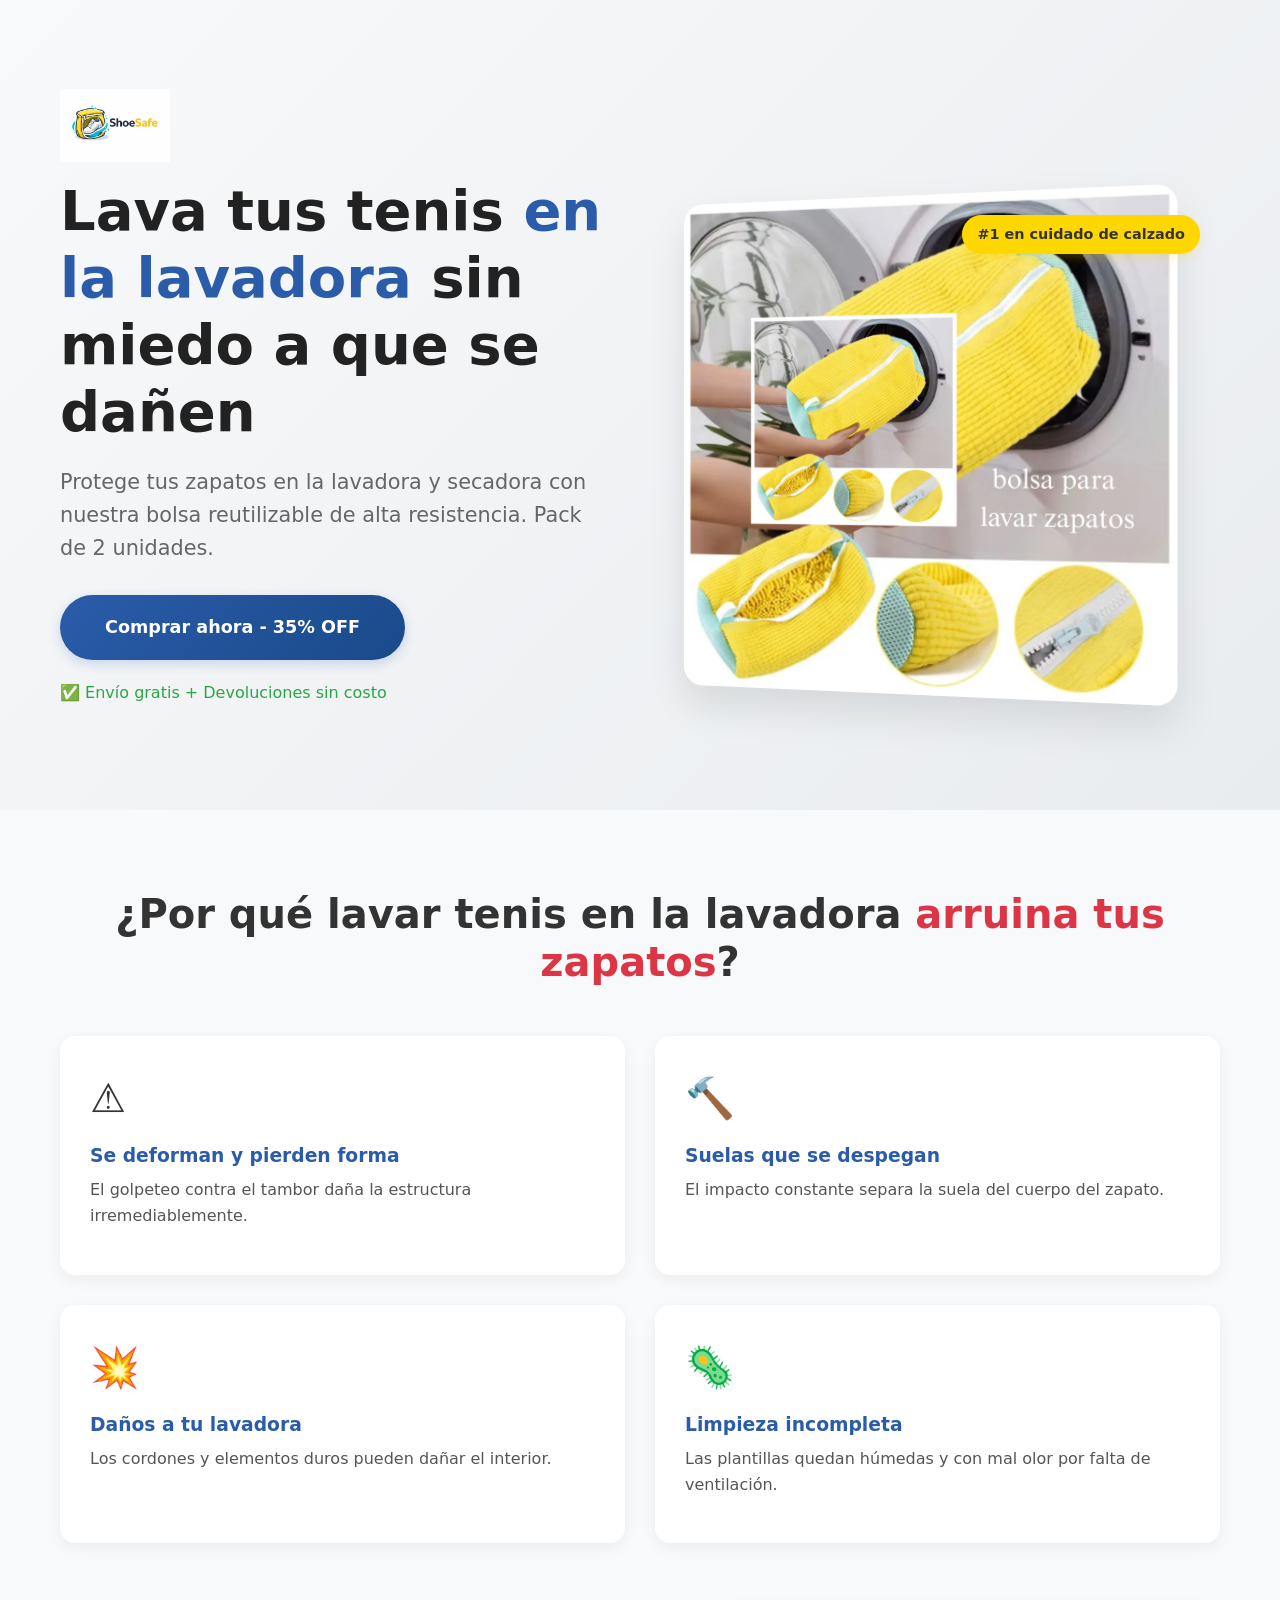
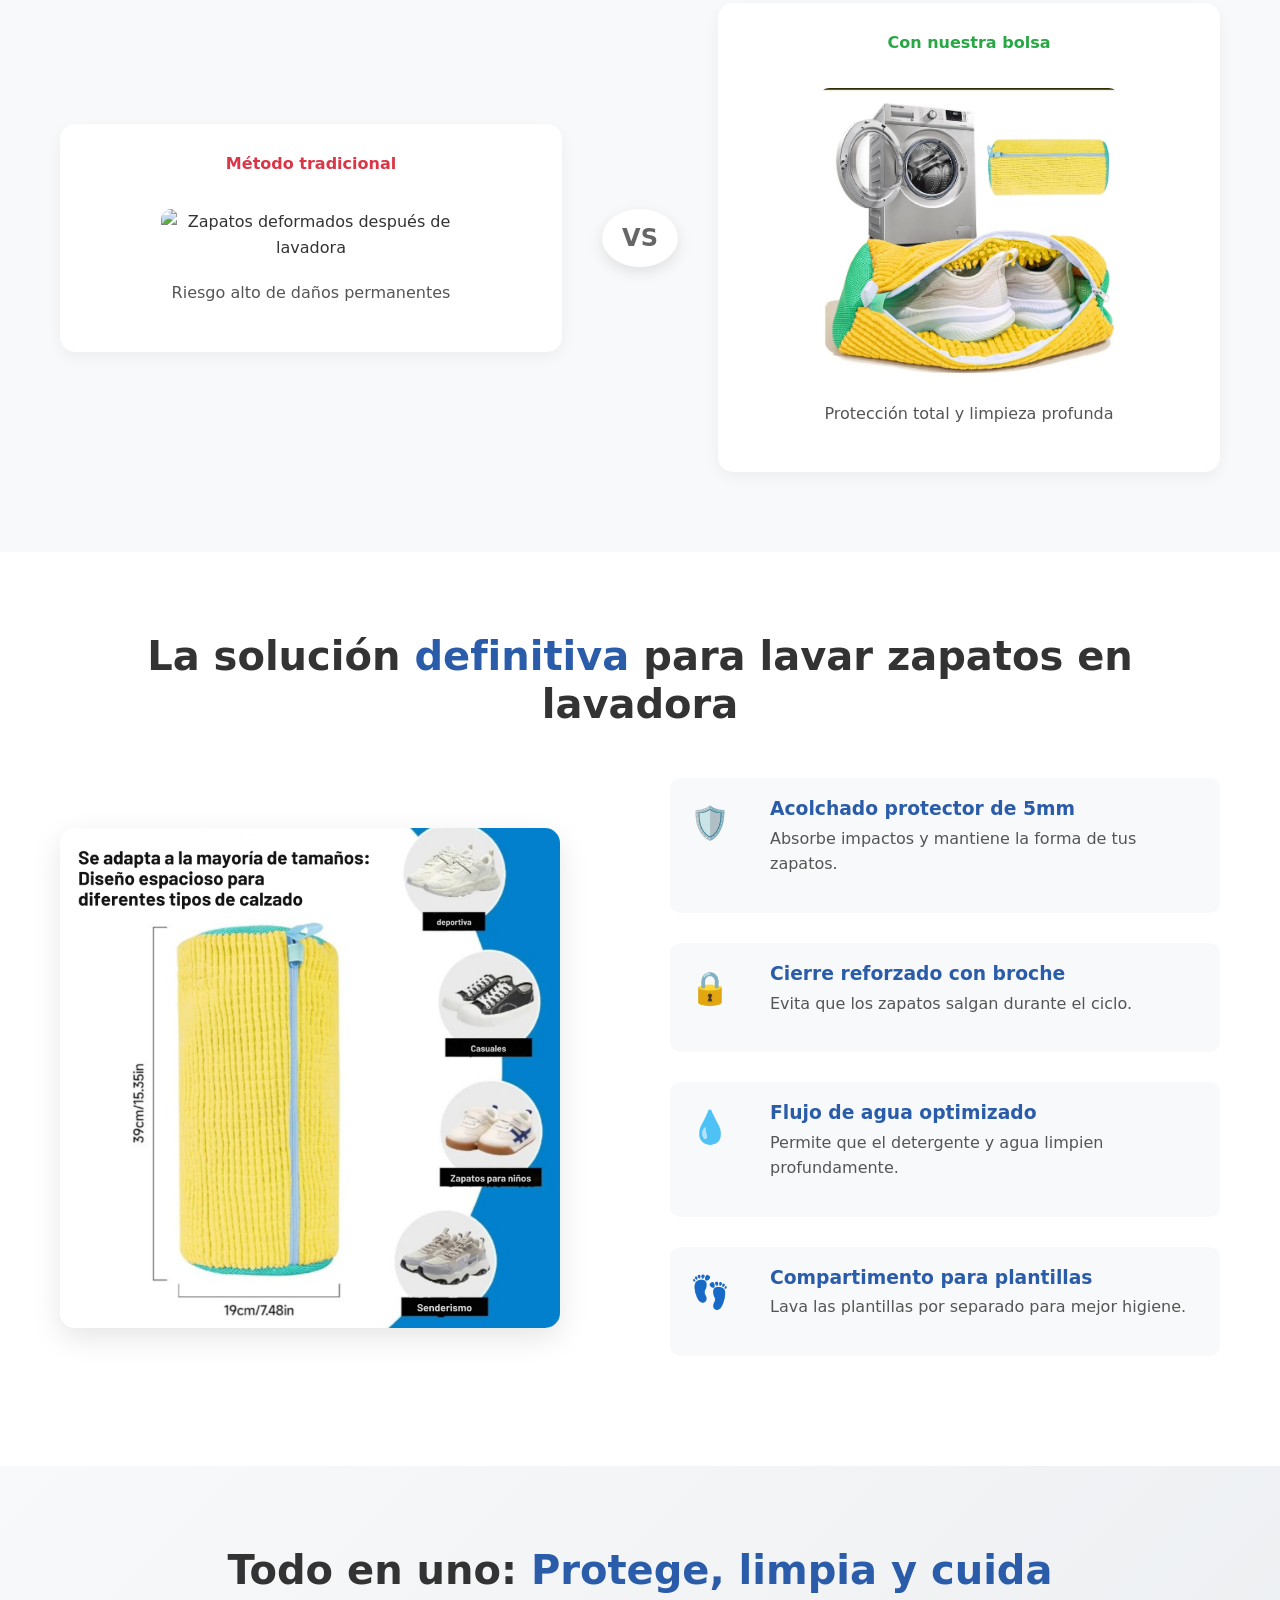
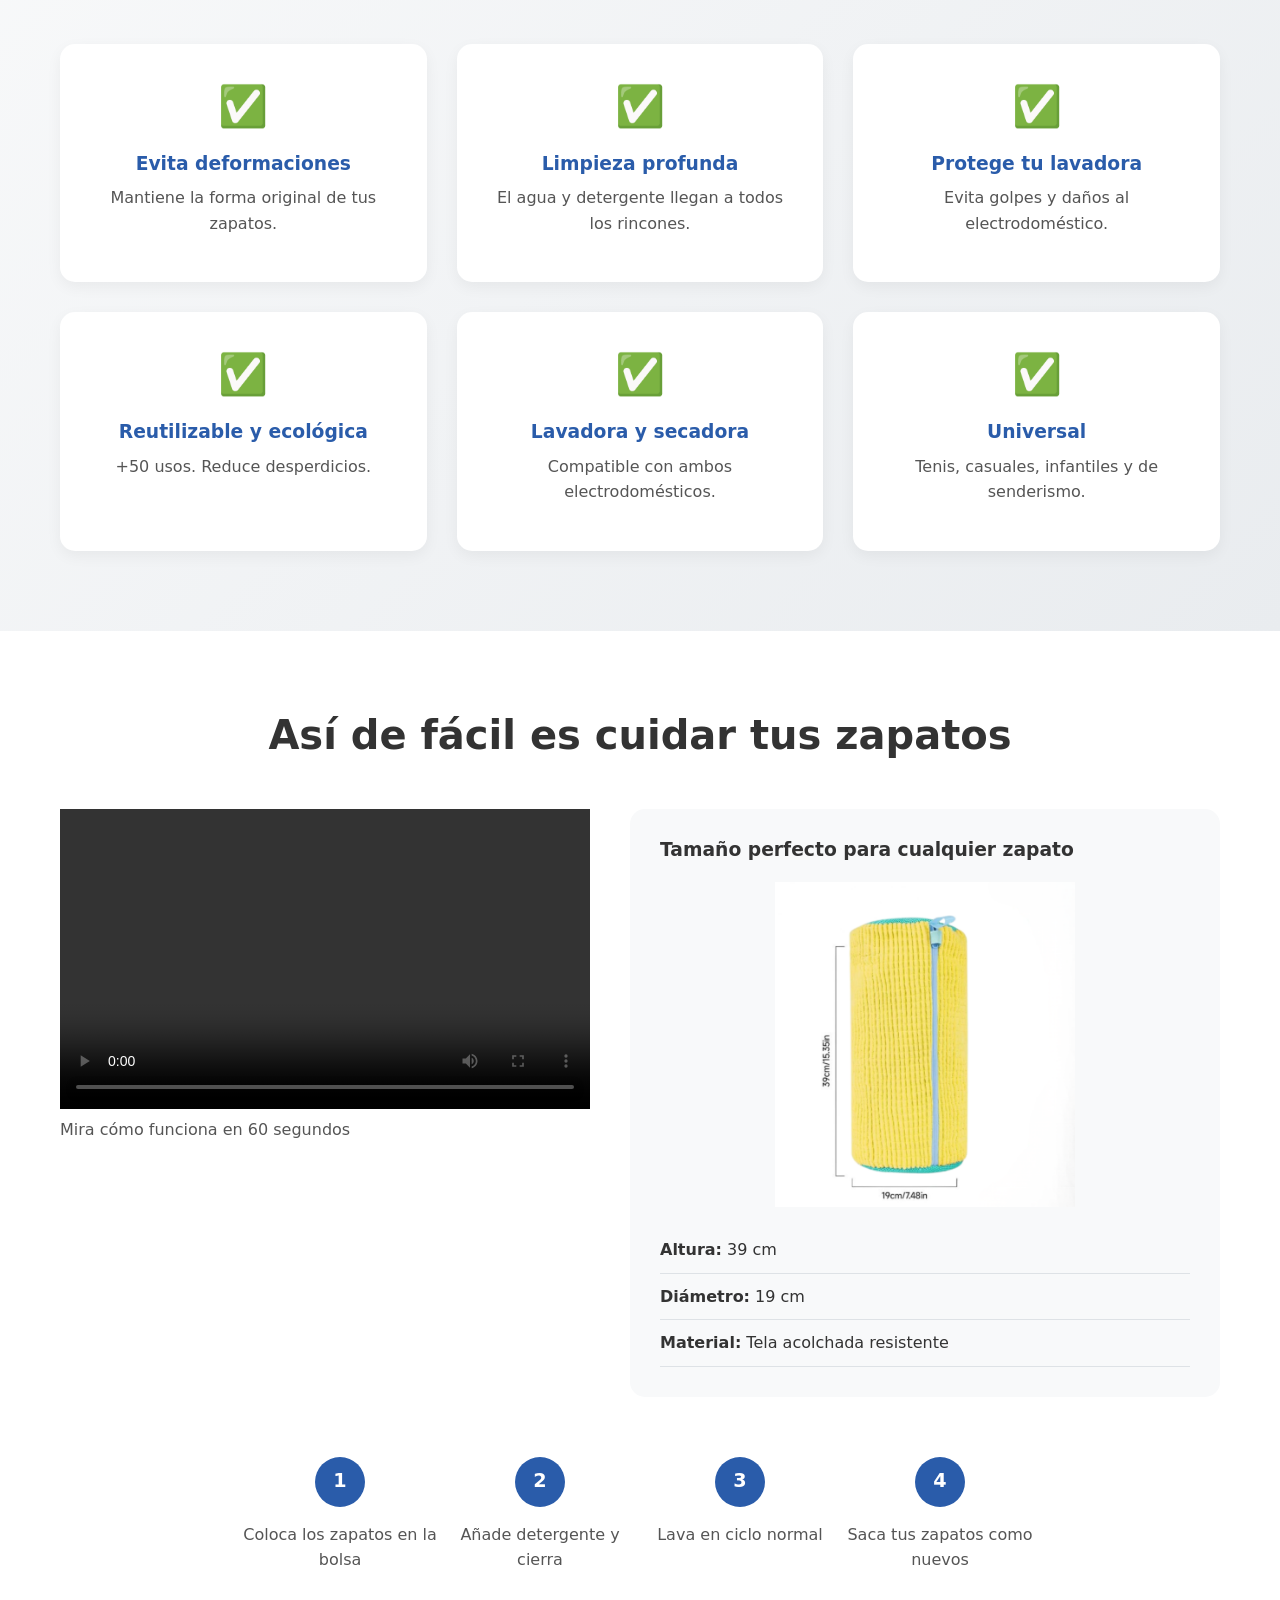
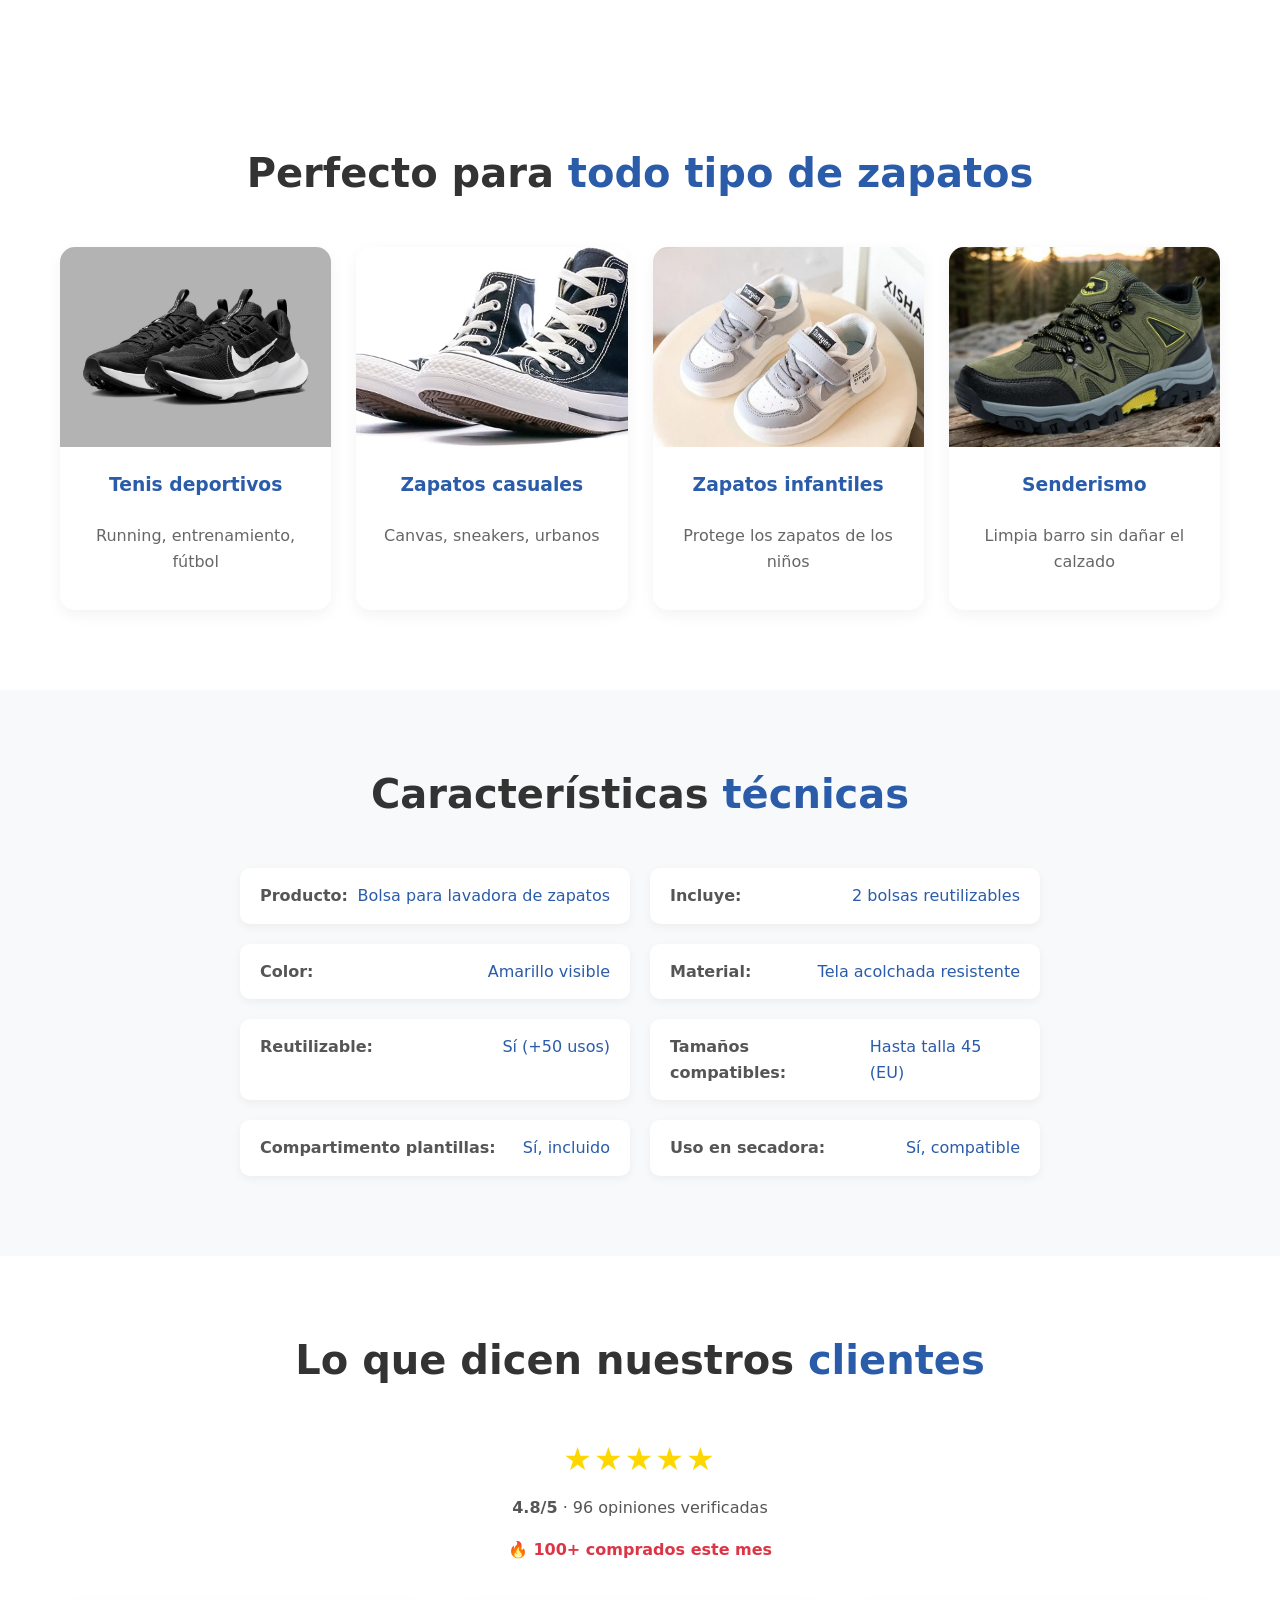
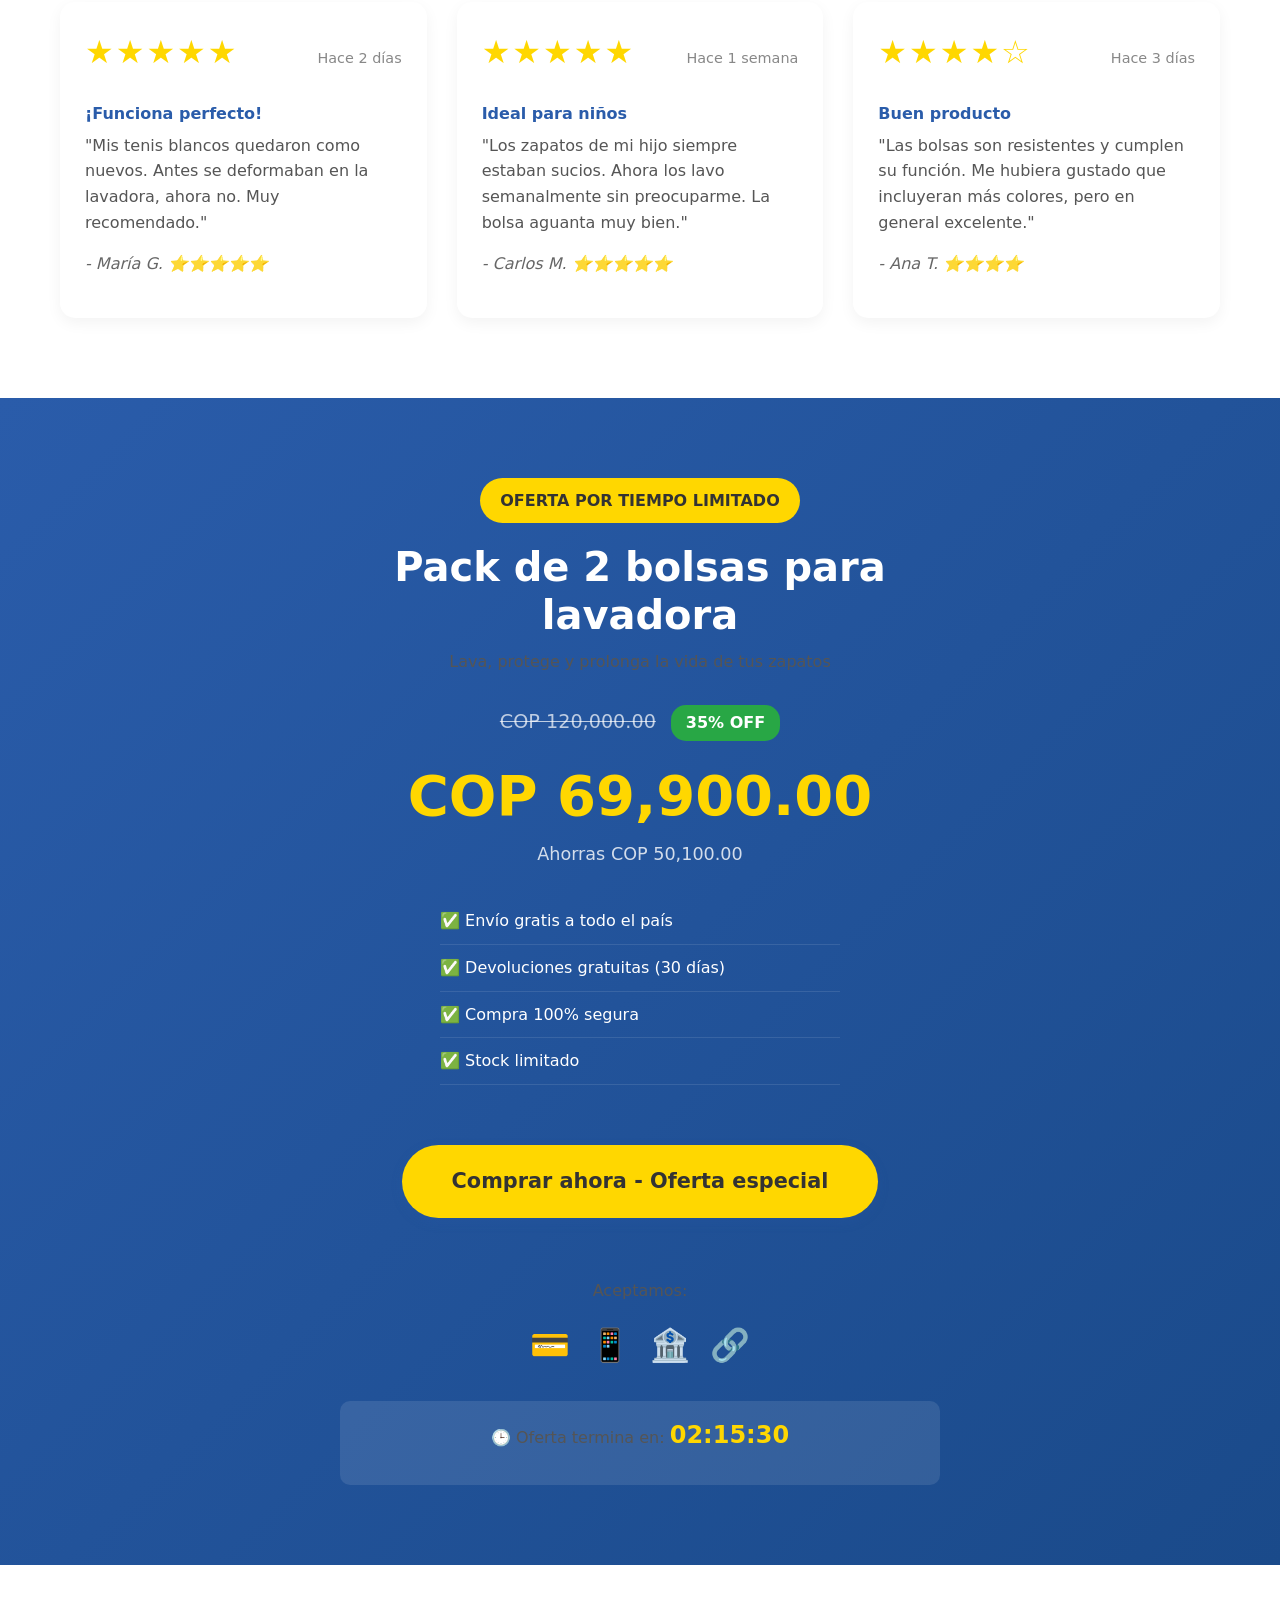
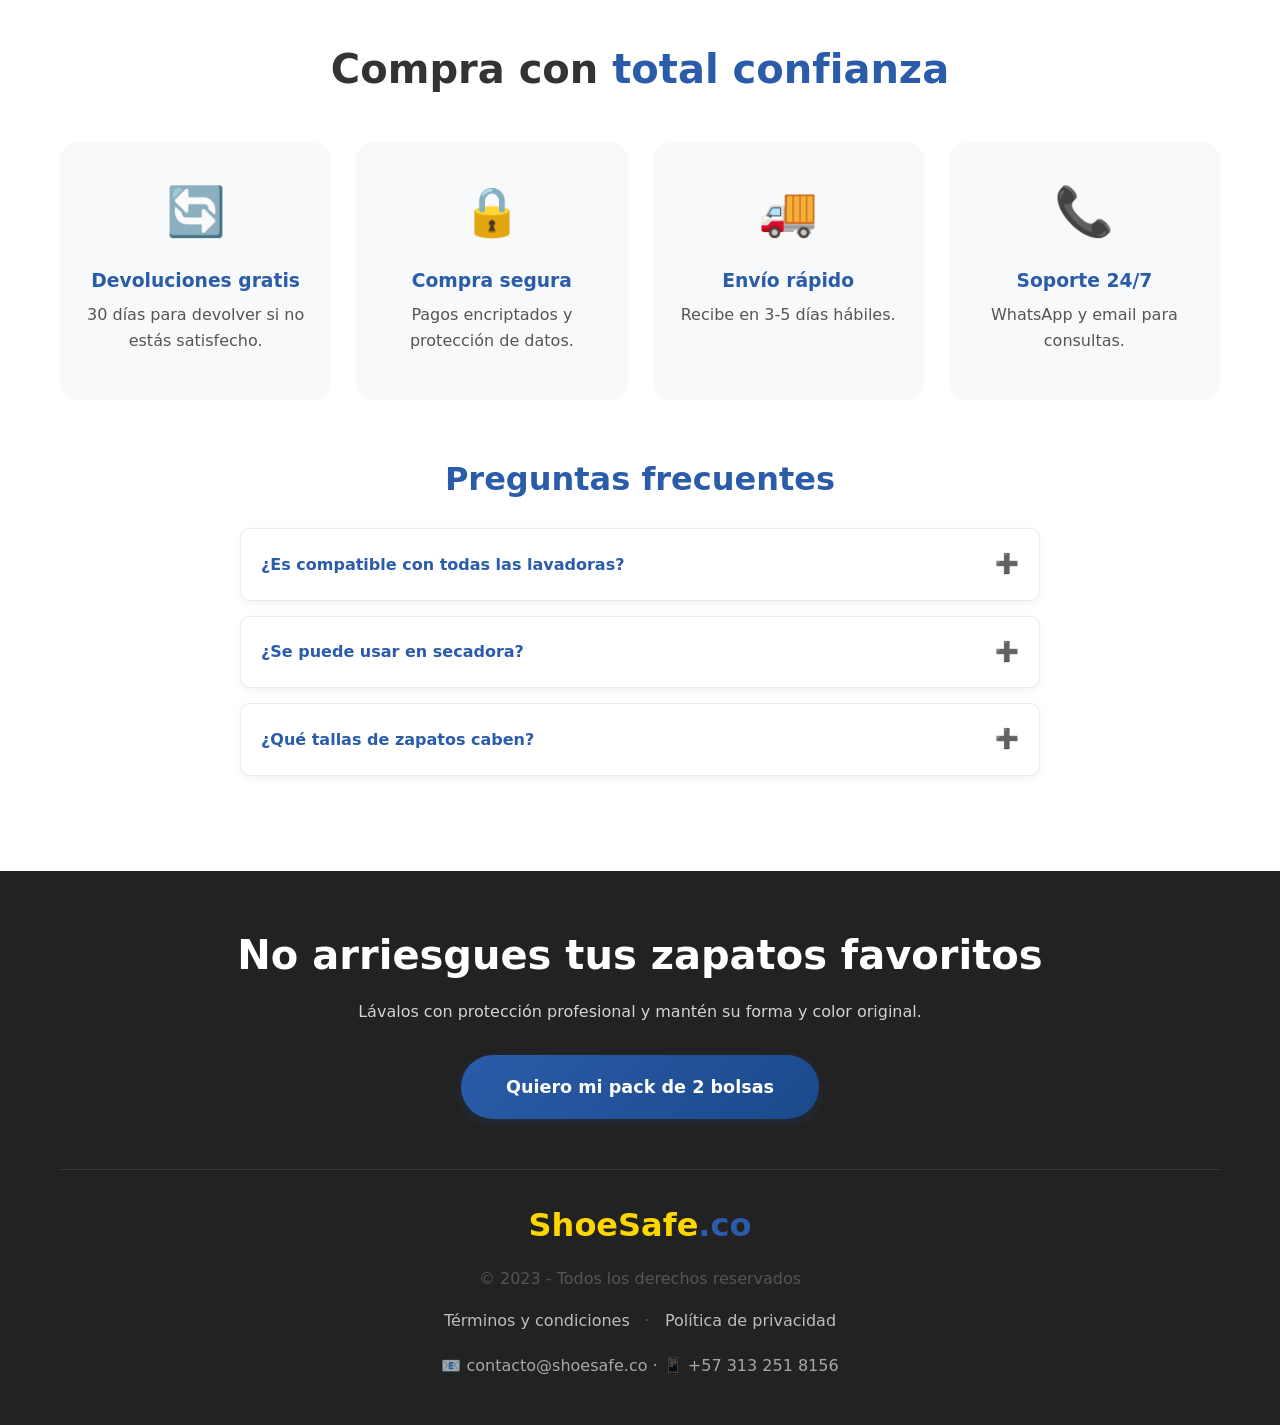
==== commit 9afdc566: "Fix landing structure and FAQ toggle behavior" ====
--- a/landing-page.html
+++ b/landing-page.html
@@ -15,7 +15,6 @@
     
     <!-- HERO SECTION -->
     <section class="hero">
-        <section class="hero">
     <div class="container">
         <a class="hero-logo" href="#" aria-label="ShoeSafe">
             <img src="img/logo.png" alt="Logo de ShoeSafe" loading="eager">
@@ -32,11 +31,9 @@
         </div>
     </div>
 </section>
-    </section>
     
     <!-- PROBLEMA SECTION -->
     <section class="problema">
-        <section class="problema">
     <div class="container">
         <h2>¿Por qué lavar tenis en la lavadora <span class="text-danger">arruina tus zapatos</span>?</h2>
         <div class="problema-grid">
@@ -76,7 +73,6 @@
         </div>
     </div>
 </section>
-    </section>
     
     <!-- Continúa con todas las secciones... -->
     <section class="solucion">
@@ -406,4 +402,4 @@
 </footer>
     <script src="js/script.js"></script>
 </body>
-</html>+</html>
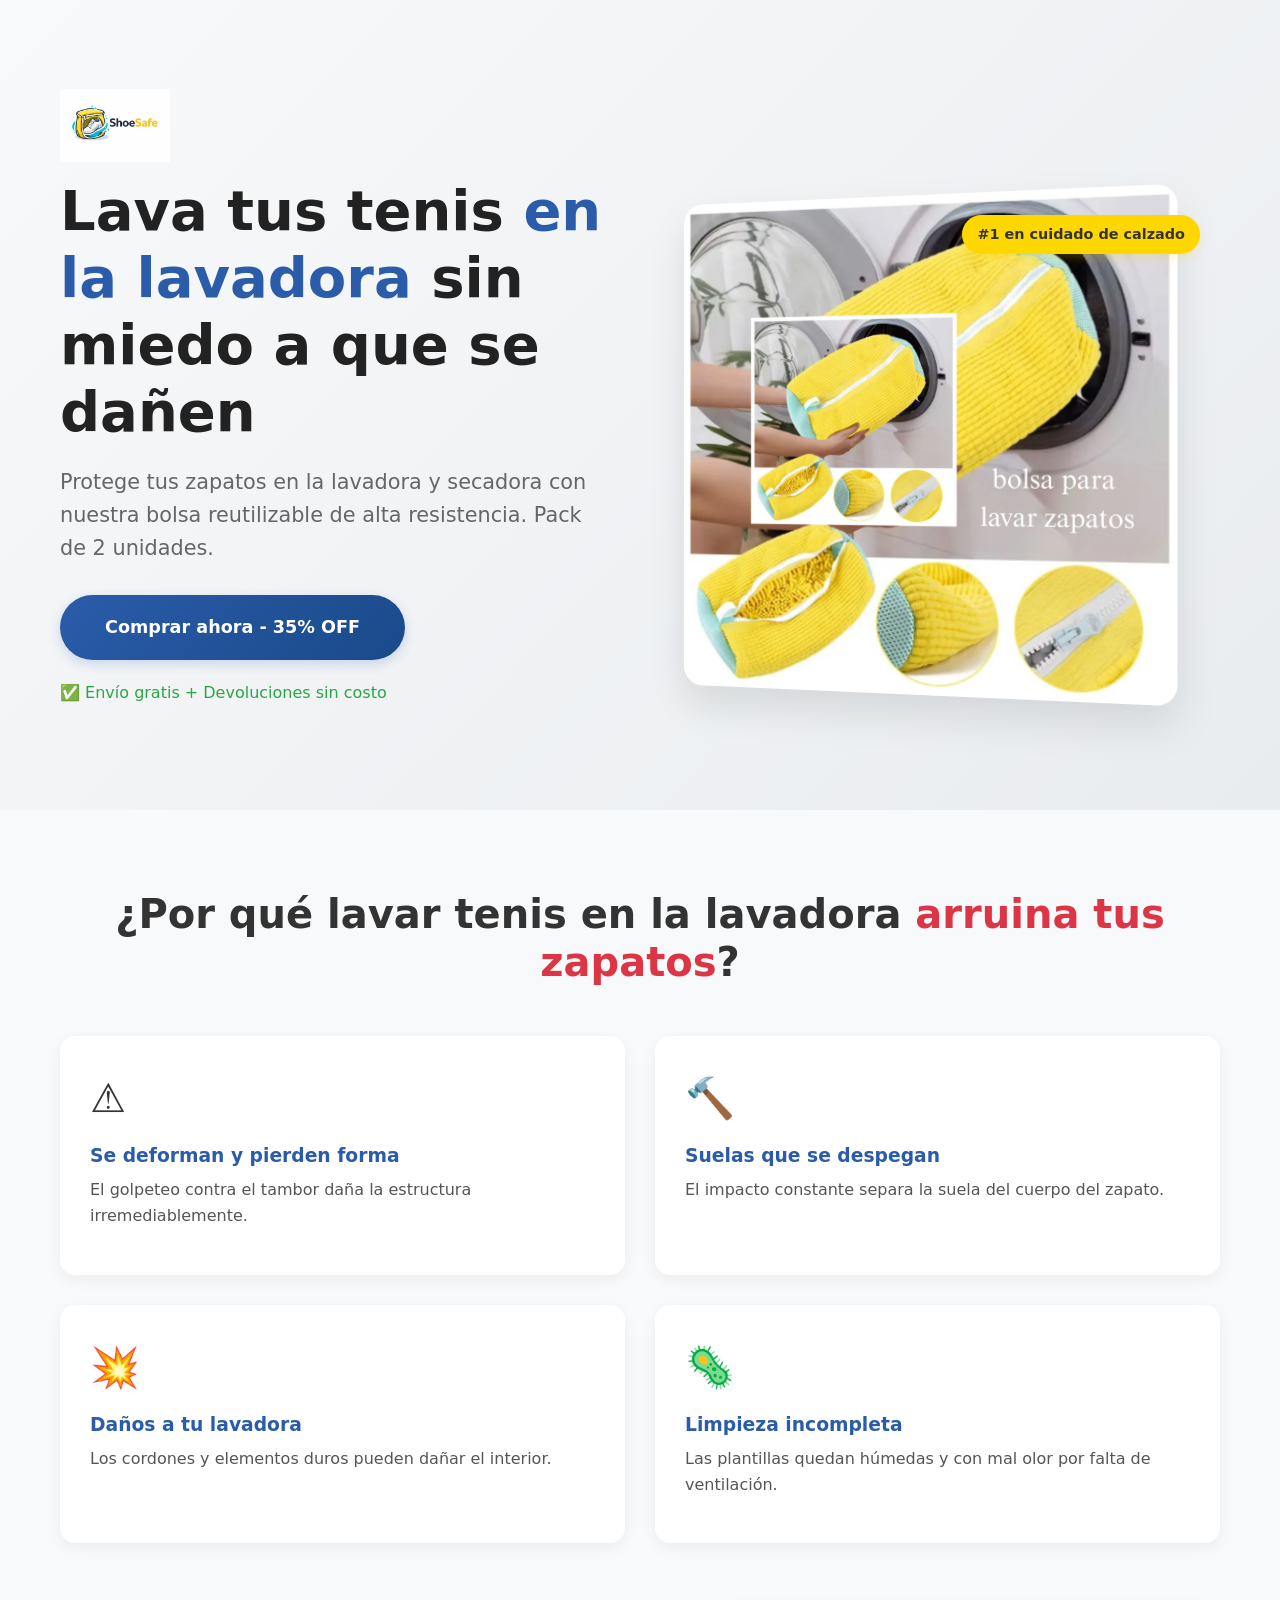
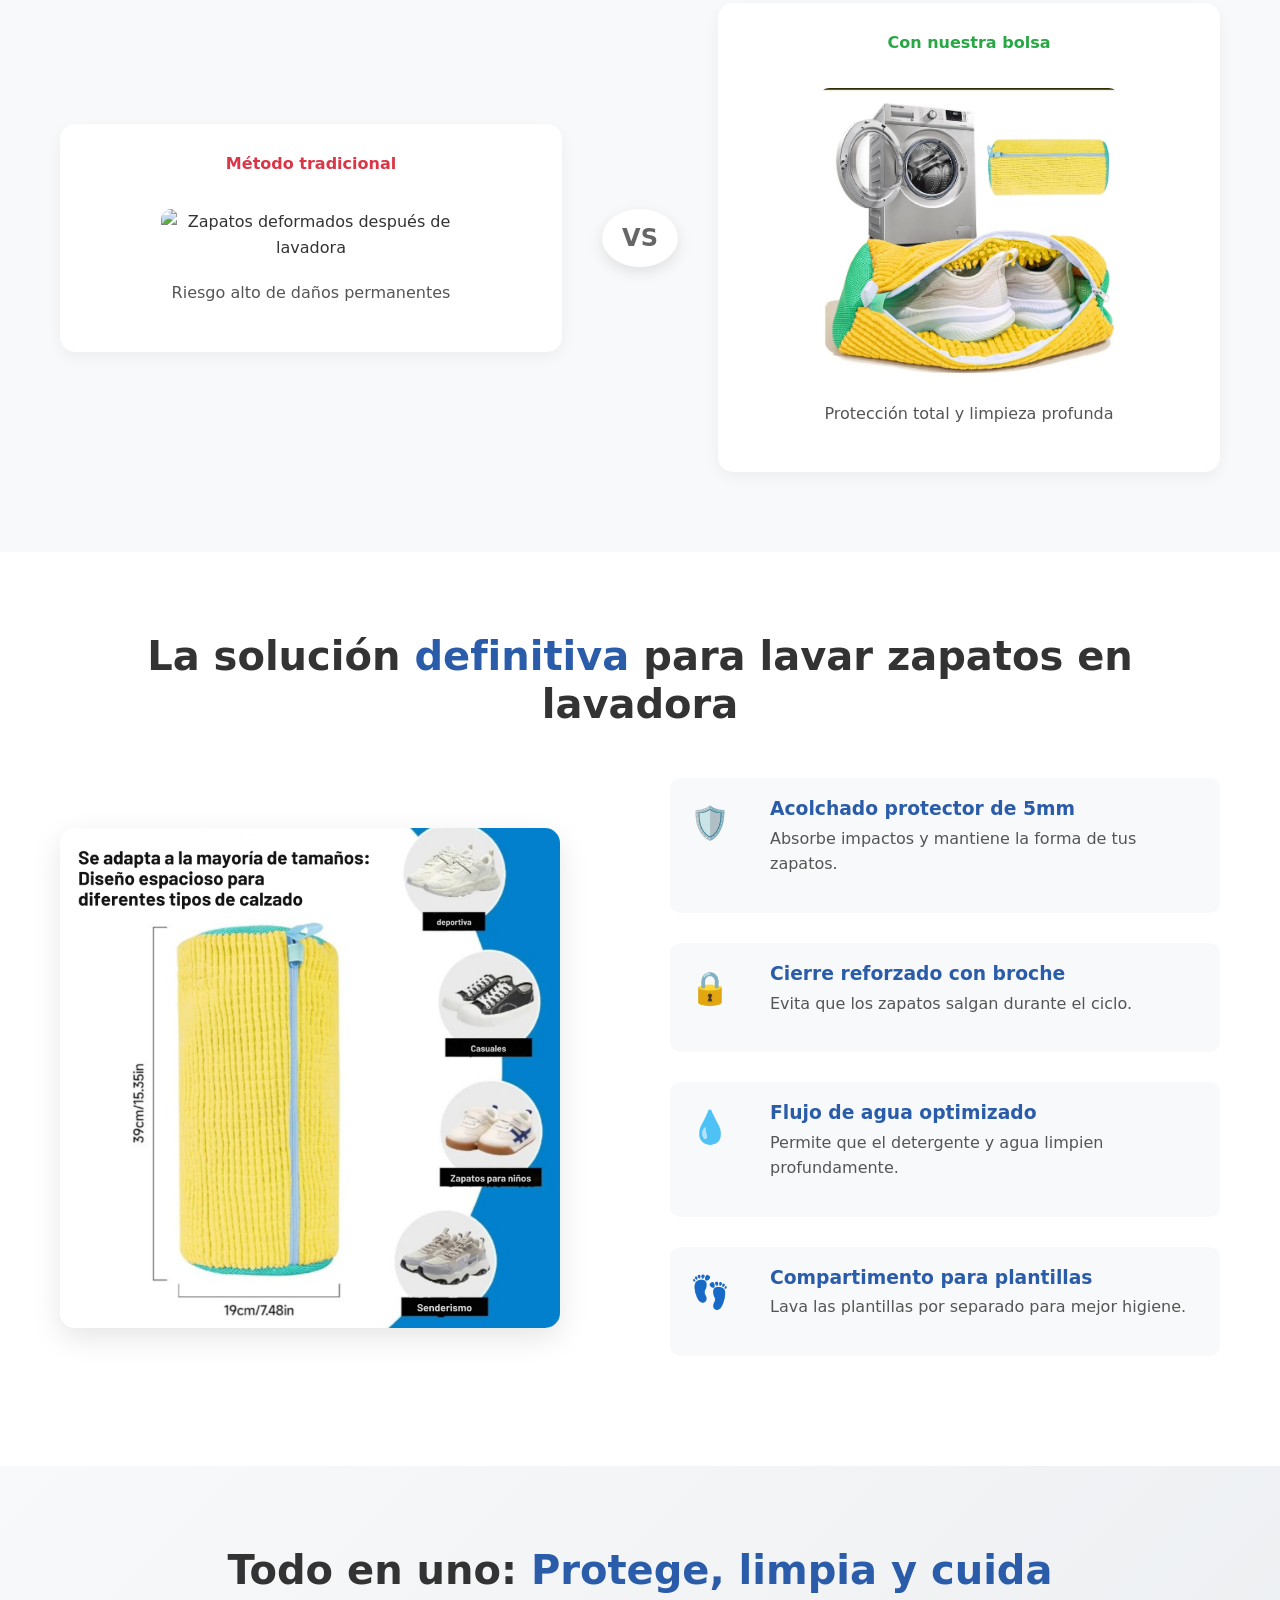
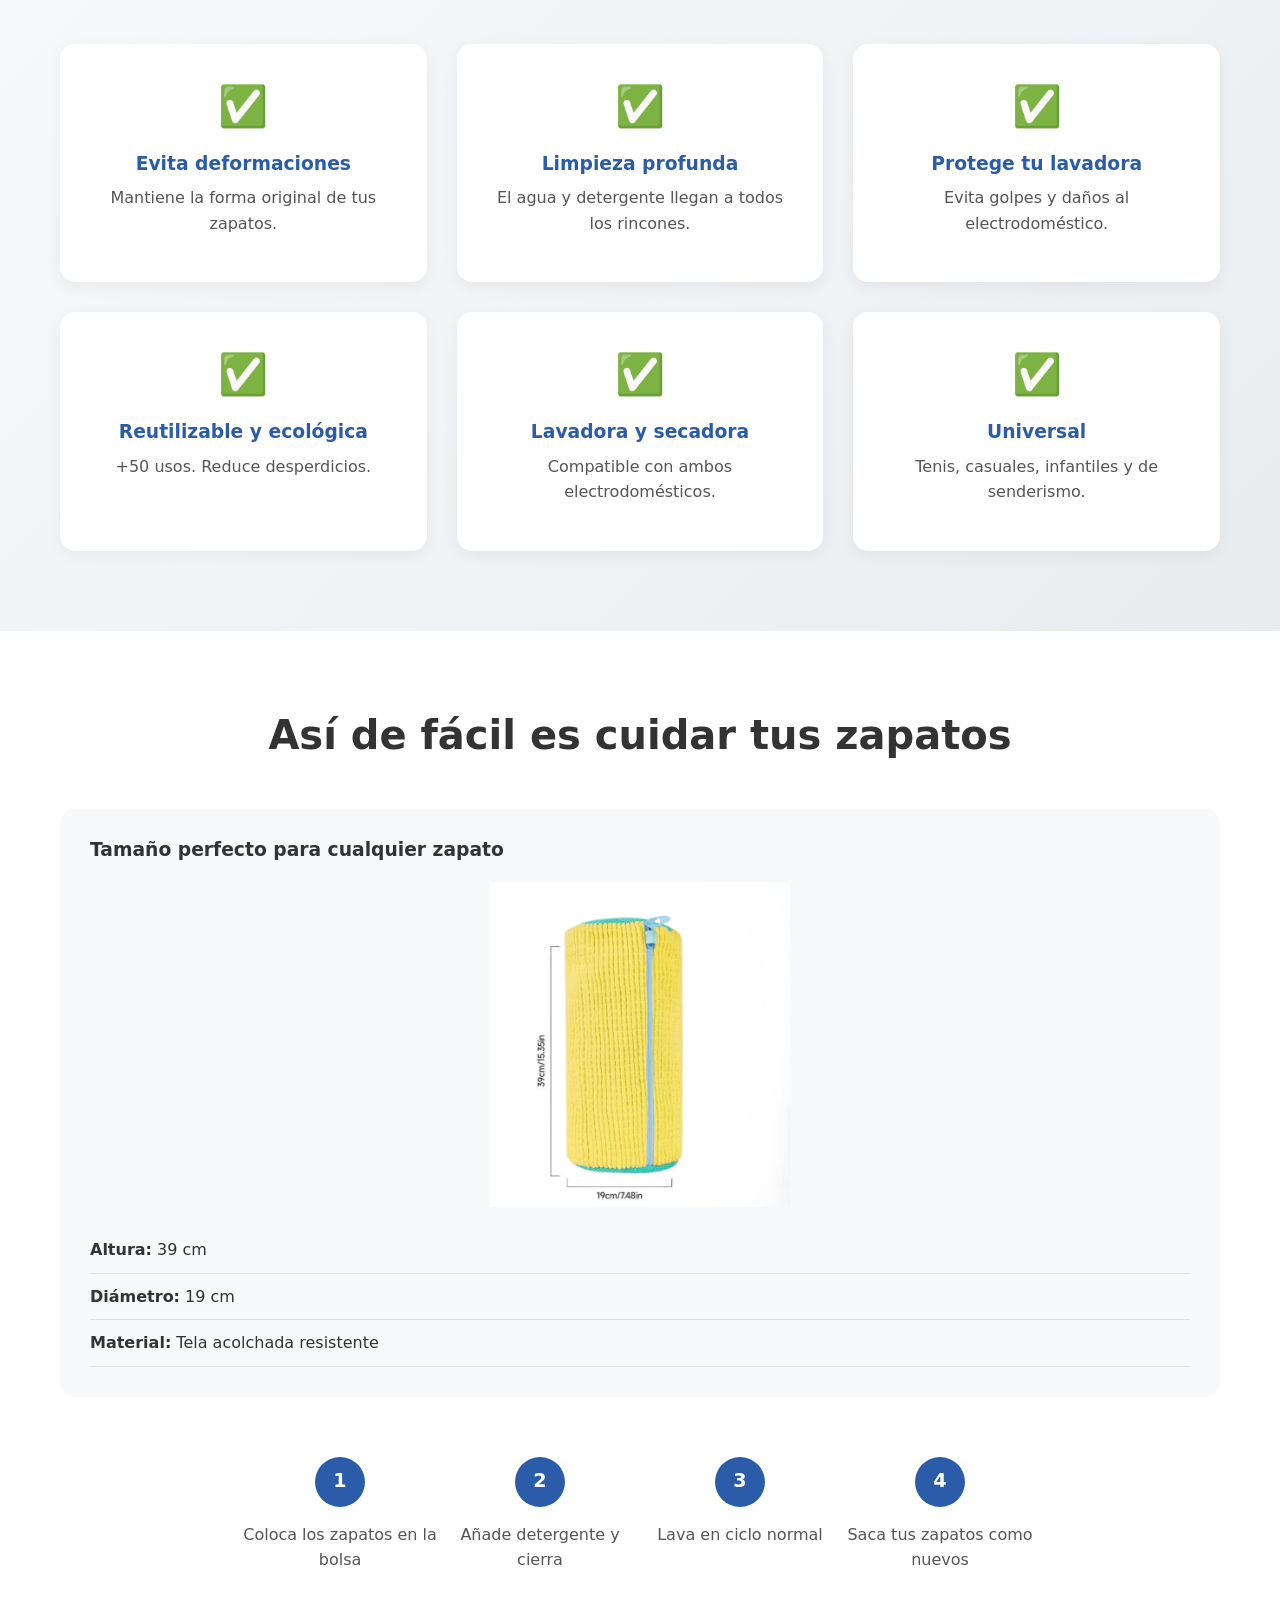
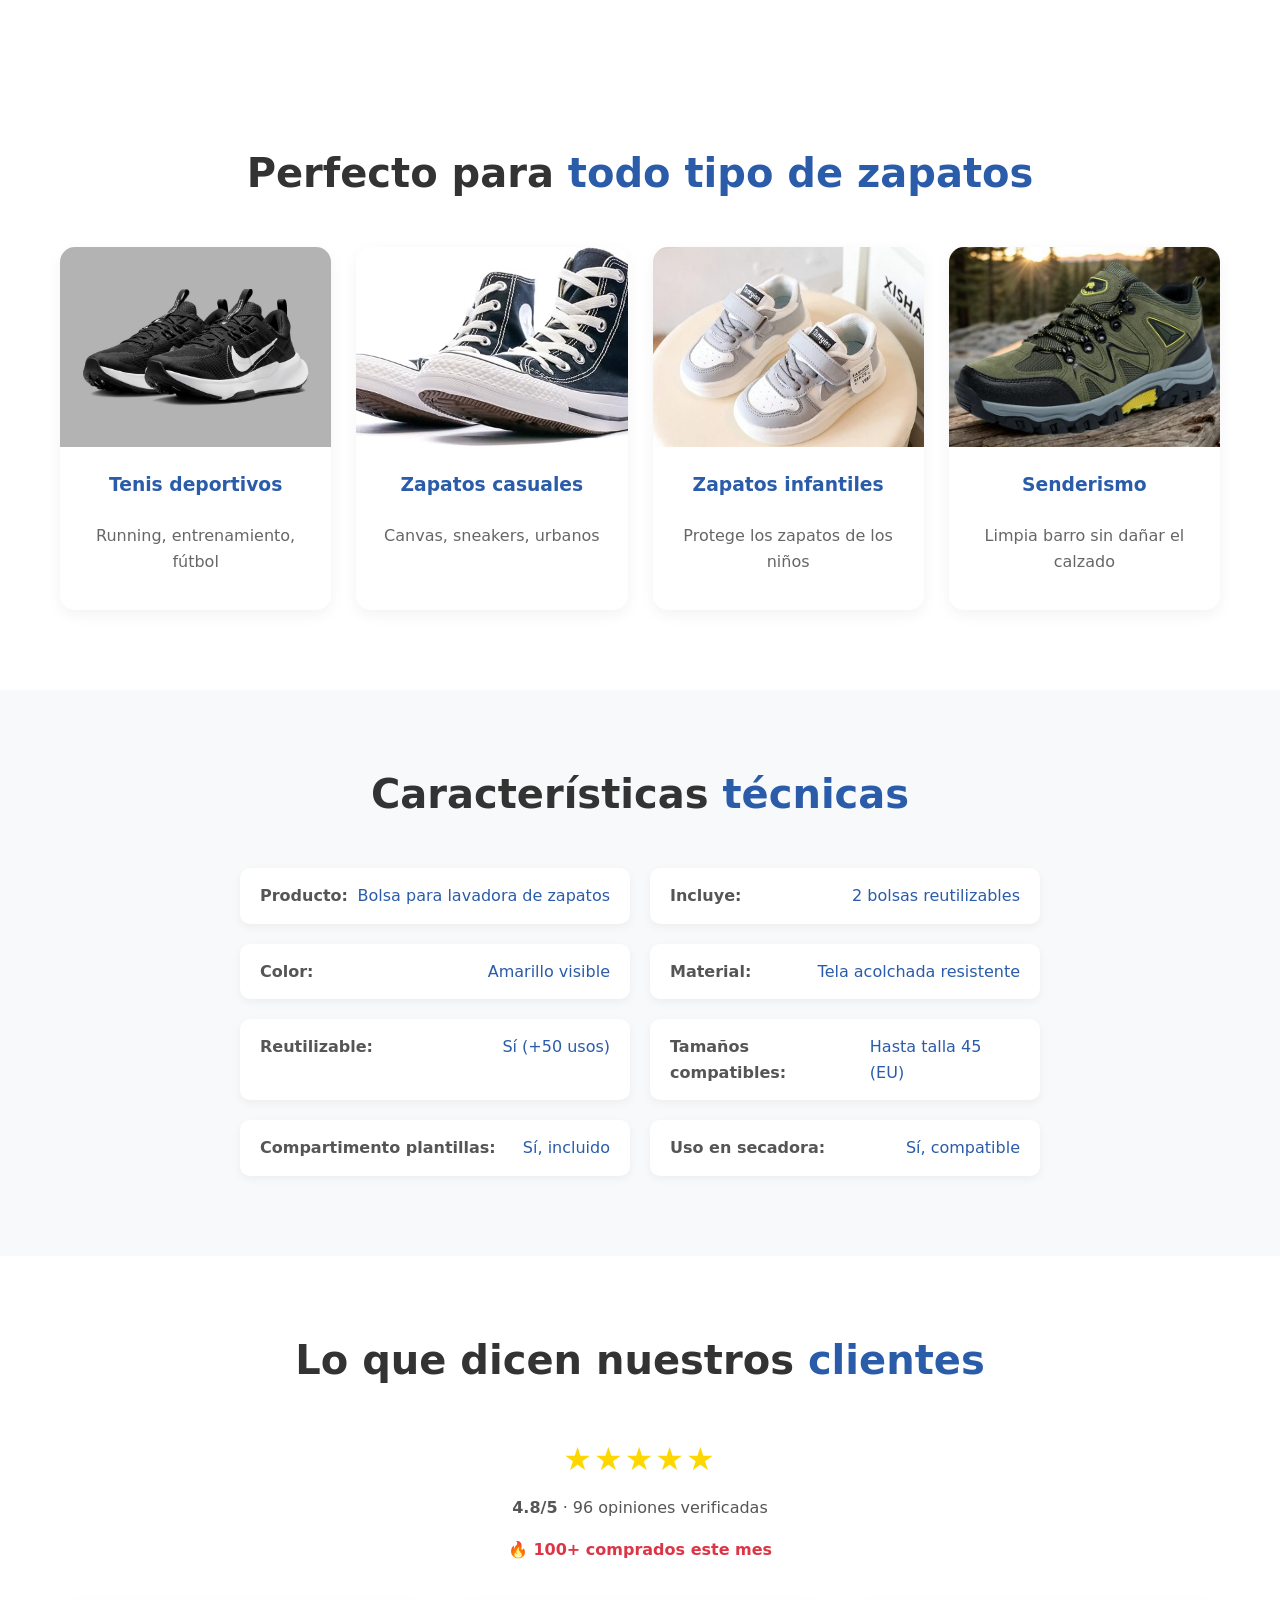
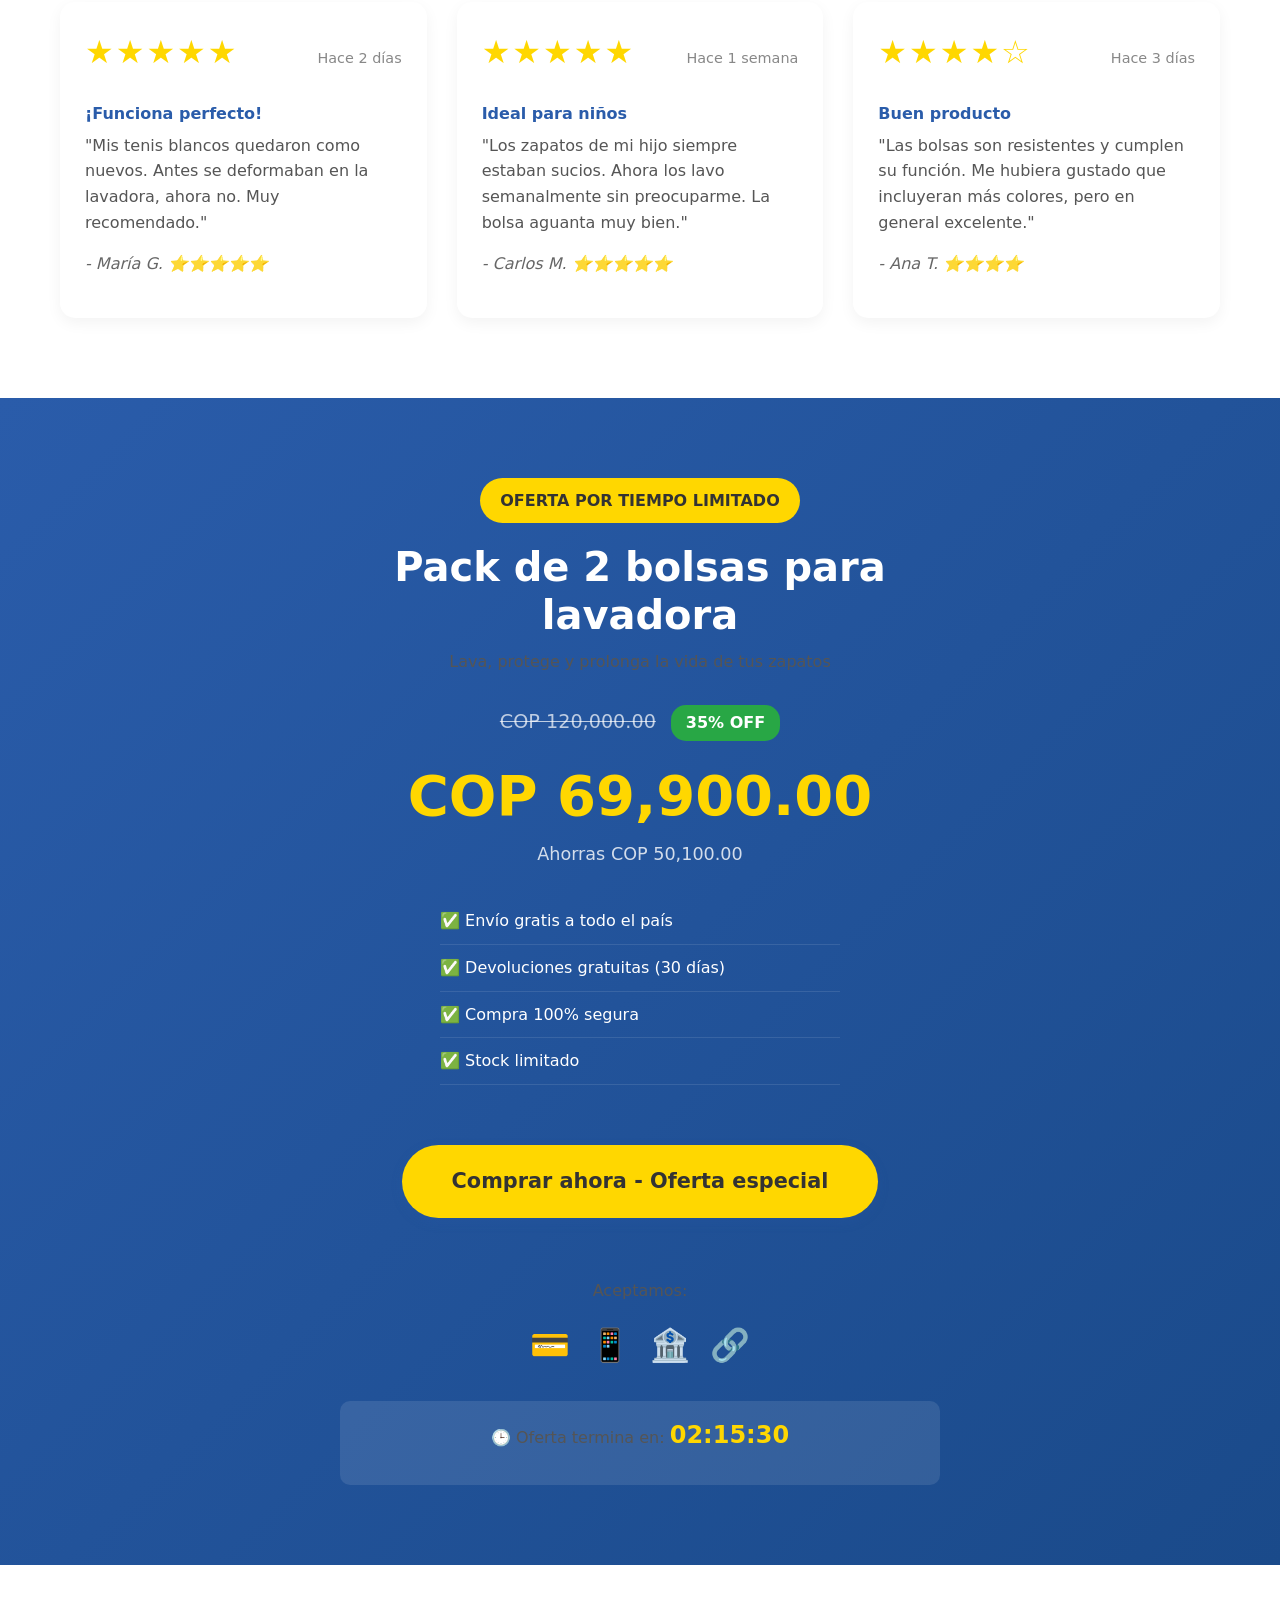
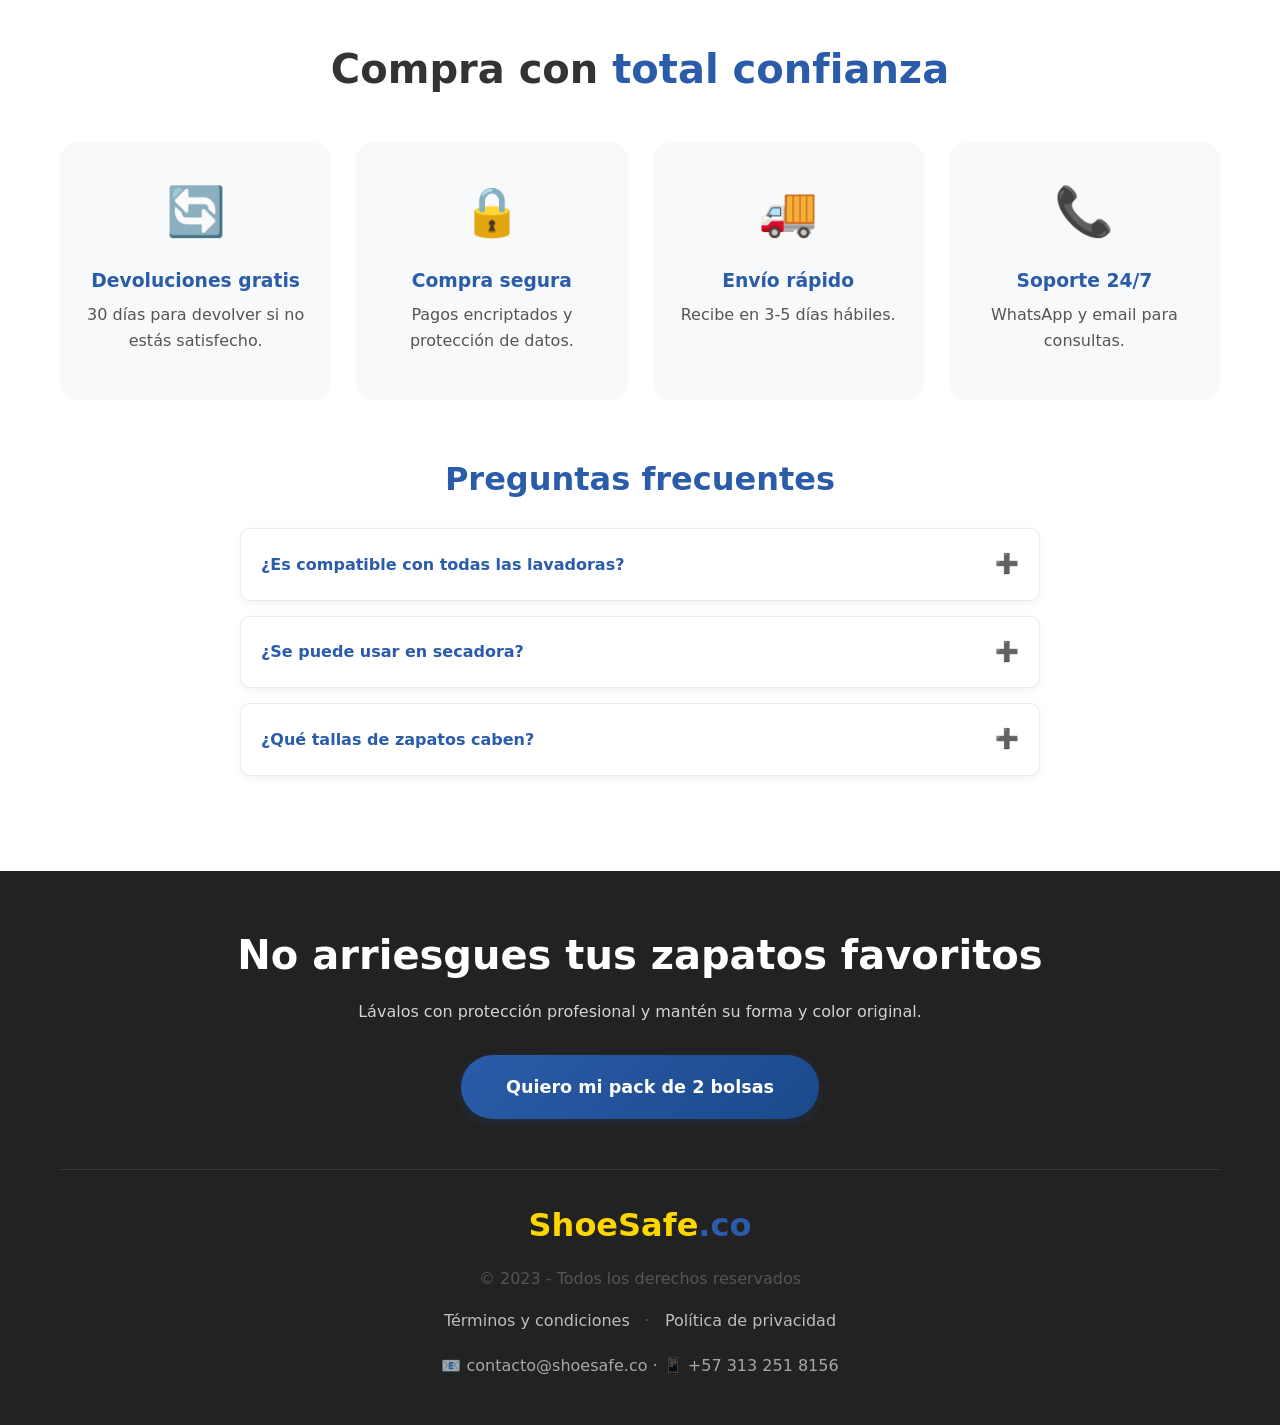
==== commit 1346e0cb: "Quitar video de la landing y limpiar estilos asociados" ====
--- a/landing-page.html
+++ b/landing-page.html
@@ -156,13 +156,6 @@
     <div class="container">
         <h2>Así de fácil es cuidar tus zapatos</h2>
         <div class="galeria-content">
-            <div class="video-demo">
-    <video class="video-thumb" controls>
-        <source src="img/video-thumbnail.mp4" type="video/mp4">
-        Tu navegador no soporta videos HTML5.
-    </video>
-    <p class="video-caption">Mira cómo funciona en 60 segundos</p>
-</div>
             <div class="dimensiones">
                 <h3>Tamaño perfecto para cualquier zapato</h3>
                 <img src="img/dimensiones.png" alt="Dimensiones bolsa: 39cm altura, 19cm diámetro">
--- a/css/styles.css
+++ b/css/styles.css
@@ -339,46 +339,6 @@
     margin-bottom: 60px;
 }
 
-.video-demo {
-    flex: 1;
-}
-
-.video-container {
-    position: relative;
-    border-radius: 15px;
-    overflow: hidden;
-    box-shadow: 0 10px 30px rgba(0,0,0,0.1);
-}
-
-.video-thumb {
-    width: 100%;
-    height: 300px;
-    object-fit: cover;
-}
-
-.play-button {
-    position: absolute;
-    top: 50%;
-    left: 50%;
-    transform: translate(-50%, -50%);
-    background: rgba(42, 92, 170, 0.9);
-    color: white;
-    width: 70px;
-    height: 70px;
-    border-radius: 50%;
-    display: flex;
-    align-items: center;
-    justify-content: center;
-    font-size: 1.5rem;
-    cursor: pointer;
-    transition: all 0.3s ease;
-}
-
-.play-button:hover {
-    background: rgba(26, 74, 138, 0.9);
-    transform: translate(-50%, -50%) scale(1.1);
-}
-
 .dimensiones {
     flex: 1;
     background: #f8f9fa;
